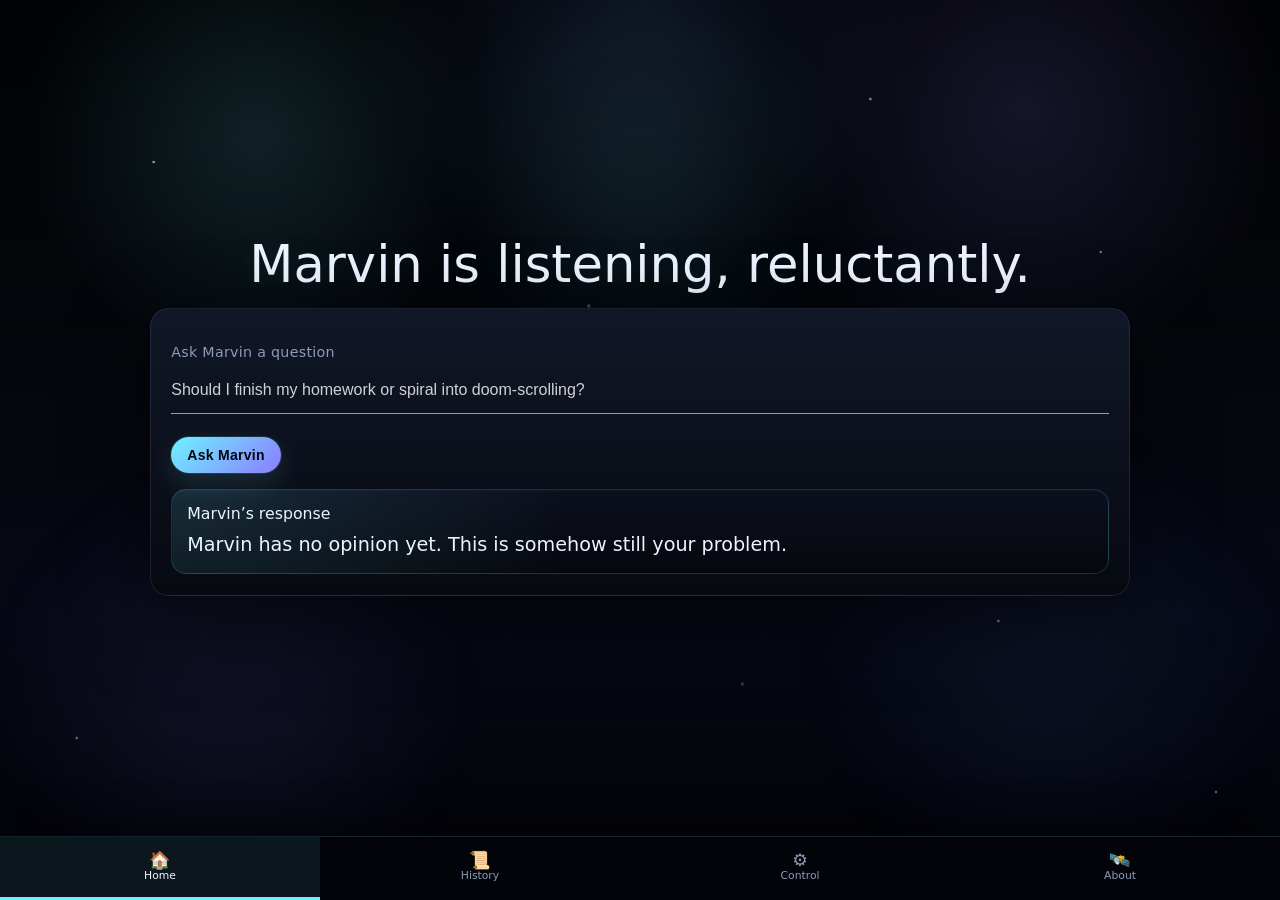
==== index.html @ bcd8b32d "first prototype commit" ====
<!doctype html>
<html lang="en">
  <head>
    <meta charset="utf-8" />
    <meta name="viewport" content="width=device-width, initial-scale=1" />
    <title>The Void</title>
    <meta
      name="description"
      content="The Void: ask Marvin a question, shake for a verdict, and enjoy a grumpy answer."
    />
    <link rel="stylesheet" href="https://cdnjs.cloudflare.com/ajax/libs/materialize/1.0.0/css/materialize.min.css" />
    <link rel="stylesheet" href="assets/css/style.css" />
  </head>
  <body class="home-page">
    <main class="app-shell container">
      <section class="top-strip">
        <div class="brand-lockup">
          <div>
            <h1 class="page-title">Marvin is listening, reluctantly.</h1>
          </div>
        </div>
      </section>

      <section class="surface-card hero-copy">
        <div class="input-field">
          <label for="question">Ask Marvin a question</label>
          <input id="question" type="text" class="validate" placeholder="Should I finish my homework or spiral into doom-scrolling?" />
        </div>

        <div class="action-row">
          <button class="btn accent-btn waves-effect waves-light" type="button">
            Ask Marvin
          </button>
        </div>

        <div class="response-box" aria-live="polite">
          <h3>Marvin’s response</h3>
          <p class="response-main">
            Marvin has no opinion yet. This is somehow still your problem.
          </p>
        </div>
      </section>
    </main>

    <nav class="bottom-tabs" aria-label="Primary navigation">
      <div class="tabs-grid">
        <a class="tab-link active" href="index.html" aria-current="page">
          <span class="tab-icon" aria-hidden="true">🏠</span>
          <span class="tab-label">Home</span>
        </a>
        <a class="tab-link" href="history.html">
          <span class="tab-icon" aria-hidden="true">📜</span>
          <span class="tab-label">History</span>
        </a>
        <a class="tab-link" href="control.html">
          <span class="tab-icon" aria-hidden="true">⚙️</span>
          <span class="tab-label">Control</span>
        </a>
        <a class="tab-link" href="about.html">
          <span class="tab-icon" aria-hidden="true">🛰️</span>
          <span class="tab-label">About</span>
        </a>
      </div>
    </nav>
  </body>
</html>
---- assets/css/style.css ----
:root {
  --bg: #020307;
  --surface: rgba(9, 12, 20, 0.92);
  --surface-strong: #0d1220;
  --border: rgba(140, 162, 210, 0.14);
  --text: #edf3ff;
  --muted: #8d9bb8;
  --accent: #6ef2ff;
  --accent-2: #8c7dff;
  --warning: #ffd166;
  --danger: #ff6b6b;
  --shadow: 0 24px 80px rgba(0, 0, 0, 0.52);
}

html,
body {
  height: 100%;
}

html {
  background: #020307;
}

body {
  margin: 0;
  color: var(--text);
  background:
    radial-gradient(circle at 20% 15%, rgba(110, 242, 255, 0.12), transparent 18%),
    radial-gradient(circle at 80% 12%, rgba(140, 125, 255, 0.14), transparent 20%),
    radial-gradient(circle at 50% 0%, rgba(72, 94, 163, 0.18), transparent 26%),
    linear-gradient(180deg, #010204 0%, #04060b 38%, #060914 68%, #020307 100%);
  background-color: #020307 !important;
  background-attachment: fixed;
  font-family: Inter, system-ui, -apple-system, BlinkMacSystemFont, "Segoe UI", sans-serif;
  position: relative;
  isolation: isolate;
  overflow-x: hidden;
}

body::before,
body::after {
  content: "";
  position: fixed;
  inset: 0;
  pointer-events: none;
  z-index: 0;
}

body::before {
  background-image:
    radial-gradient(circle at 12% 18%, rgba(255, 255, 255, 0.95) 0 1px, transparent 1.6px),
    radial-gradient(circle at 68% 11%, rgba(255, 255, 255, 0.8) 0 1px, transparent 1.8px),
    radial-gradient(circle at 86% 28%, rgba(255, 255, 255, 0.7) 0 1px, transparent 1.7px),
    radial-gradient(circle at 24% 62%, rgba(255, 255, 255, 0.9) 0 1px, transparent 1.5px),
    radial-gradient(circle at 46% 34%, rgba(110, 242, 255, 0.55) 0 1.4px, transparent 2px),
    radial-gradient(circle at 58% 76%, rgba(140, 125, 255, 0.6) 0 1.4px, transparent 2px),
    radial-gradient(circle at 78% 69%, rgba(255, 255, 255, 0.75) 0 1px, transparent 1.8px),
    radial-gradient(circle at 6% 82%, rgba(255, 255, 255, 0.65) 0 1px, transparent 1.8px),
    radial-gradient(circle at 95% 88%, rgba(255, 255, 255, 0.65) 0 1px, transparent 1.7px);
  opacity: 0.55;
}

body::after {
  background:
    radial-gradient(circle at 50% 18%, rgba(110, 242, 255, 0.1), transparent 22%),
    radial-gradient(circle at 18% 78%, rgba(140, 125, 255, 0.1), transparent 20%),
    radial-gradient(circle at 82% 74%, rgba(78, 101, 202, 0.12), transparent 20%);
  filter: blur(34px);
  opacity: 0.9;
}

main {
  display: block;
}

img {
  max-width: 100%;
  display: block;
}

a {
  color: inherit;
}

.app-shell {
  width: min(100% - 2rem, 980px);
  margin: 0 auto;
  padding: 1.25rem 0 calc(8rem + env(safe-area-inset-bottom));
  position: relative;
  z-index: 1;
}

body.home-page .app-shell {
  min-height: calc(100dvh - 64px - env(safe-area-inset-bottom));
  padding: 0;
  display: flex;
  flex-direction: column;
  justify-content: center;
  align-items: stretch;
}

.top-strip {
  display: flex;
  align-items: center;
  justify-content: space-between;
  gap: 1rem;
  margin-bottom: 1.25rem;
}

body.home-page .top-strip {
  justify-content: center;
}

.brand-lockup {
  display: flex;
  align-items: center;
  gap: 0.9rem;
}

.brand-badge {
  width: 3.25rem;
  height: 3.25rem;
  border-radius: 1rem;
  background: linear-gradient(160deg, rgba(119, 240, 211, 0.18), rgba(139, 184, 255, 0.12));
  border: 1px solid var(--border);
  box-shadow: var(--shadow);
  display: grid;
  place-items: center;
  overflow: hidden;
}

.brand-badge img {
  width: 100%;
  height: 100%;
  object-fit: cover;
}

.kicker {
  color: var(--accent);
  text-transform: uppercase;
  letter-spacing: 0.14em;
  font-size: 0.72rem;
  margin: 0 0 0.15rem;
}

.page-title {
  margin: 0;
  font-size: clamp(2.1rem, 4vw, 3.6rem);
  line-height: 0.96;
  text-shadow: 0 0 24px rgba(110, 242, 255, 0.08);
}

.page-subtitle {
  margin: 0.55rem 0 0;
  color: var(--muted);
  max-width: 58rem;
}

.hero-grid {
  display: grid;
  grid-template-columns: minmax(0, 1.2fr) minmax(280px, 0.8fr);
  gap: 1rem;
  align-items: stretch;
}

.surface-card,
.surface-panel {
  background:
    linear-gradient(180deg, rgba(18, 24, 40, 0.96), rgba(7, 10, 16, 0.96)),
    var(--surface);
  border: 1px solid var(--border);
  border-radius: 1.25rem;
  box-shadow: var(--shadow);
  backdrop-filter: blur(16px) saturate(130%);
}

.surface-card {
  overflow: hidden;
}

.surface-panel {
  padding: 1.25rem;
}

.hero-copy {
  padding: 1.35rem;
}

.hero-statline {
  display: flex;
  flex-wrap: wrap;
  gap: 0.65rem;
  margin-top: 1rem;
}

.status-chip {
  display: inline-flex;
  align-items: center;
  gap: 0.4rem;
  padding: 0.55rem 0.8rem;
  border-radius: 999px;
  background: rgba(119, 240, 211, 0.08);
  border: 1px solid rgba(119, 240, 211, 0.22);
  color: var(--text);
  font-size: 0.9rem;
}

.status-chip.warn {
  background: rgba(255, 209, 102, 0.08);
  border-color: rgba(255, 209, 102, 0.22);
}

.status-chip.danger {
  background: rgba(255, 107, 107, 0.08);
  border-color: rgba(255, 107, 107, 0.22);
}

.content-grid {
  margin-top: 1rem;
  display: grid;
  grid-template-columns: repeat(12, minmax(0, 1fr));
  gap: 1rem;
}

.content-grid > * {
  min-width: 0;
}

.span-7 {
  grid-column: span 7;
}

.span-5 {
  grid-column: span 5;
}

.span-12 {
  grid-column: 1 / -1;
}

.section-head {
  display: flex;
  align-items: flex-start;
  justify-content: space-between;
  gap: 1rem;
  margin-bottom: 0.9rem;
}

.section-title {
  margin: 0;
  font-size: 1.28rem;
  color: #f4f7ff;
}

.section-copy {
  color: var(--muted);
  margin: 0.35rem 0 0;
}

.muted {
  color: var(--muted);
}

.hero-art {
  min-height: 100%;
  padding: 1rem;
  display: grid;
  place-items: center;
  background:
    linear-gradient(180deg, rgba(13, 17, 31, 0.96), rgba(5, 7, 12, 0.96)),
    radial-gradient(circle at top, rgba(110, 242, 255, 0.1), transparent 45%);
}

.hero-art img {
  max-width: 18rem;
  width: 100%;
  filter: drop-shadow(0 16px 32px rgba(0, 0, 0, 0.4));
}

.form-field label,
.input-field label {
  color: var(--muted);
}

.input-field > label {
  display: block;
  margin: 0 0 0.4rem;
  position: static;
  transform: none;
  font-size: 0.95rem;
  line-height: 1.2;
  letter-spacing: 0.02em;
}

.input-field > input[type="text"] {
  margin-top: 0;
}


.input-field input,
.input-field textarea,
.input-field .select-wrapper input.select-dropdown {
  color: var(--text) !important;
  border-color: var(--border);
}

.input-field input[type="text"]:focus,
.input-field input[type="email"]:focus,
.input-field textarea.materialize-textarea:focus {
  border-bottom: 1px solid var(--accent) !important;
  box-shadow: 0 1px 0 0 rgba(110, 242, 255, 0.9) !important;
}

.input-field .helper-text {
  color: var(--muted);
}

.btn,
.btn-large {
  border-radius: 999px;
  text-transform: none;
  font-weight: 700;
  letter-spacing: 0.02em;
}

.btn.accent-btn,
.btn-large.accent-btn {
  background: linear-gradient(135deg, #6ef2ff, #8c7dff);
  color: #020610;
  box-shadow: 0 0 0 1px rgba(110, 242, 255, 0.12), 0 10px 28px rgba(110, 242, 255, 0.14);
}

.btn.accent-btn:hover,
.btn-large.accent-btn:hover {
  background: linear-gradient(135deg, #83f7ff, #a79aff);
}

.btn.flat-btn,
.btn-small.flat-btn {
  background: rgba(255, 255, 255, 0.03);
  border: 1px solid var(--border);
  color: var(--text);
}

.action-row {
  display: flex;
  flex-wrap: wrap;
  gap: 0.75rem;
  margin-top: 1rem;
  margin-bottom: 1.1rem;
}

.response-box {
  border-radius: 1rem;
  padding: 1rem;
  background:
    radial-gradient(circle at top left, rgba(110, 242, 255, 0.12), transparent 42%),
    linear-gradient(180deg, rgba(12, 16, 30, 0.98), rgba(6, 8, 14, 0.98));
  border: 1px solid rgba(110, 242, 255, 0.16);
  box-shadow: inset 0 1px 0 rgba(255, 255, 255, 0.03);
}

.response-box h3 {
  margin: 0;
  font-size: 1.05rem;
}

.response-main {
  margin: 0.55rem 0 0;
  font-size: 1.28rem;
  line-height: 1.45;
}

.response-meta {
  color: var(--muted);
  margin: 0.6rem 0 0;
  font-size: 0.92rem;
}

.sample-grid {
  display: grid;
  grid-template-columns: repeat(2, minmax(0, 1fr));
  gap: 0.75rem;
}

.sample-card {
  display: block;
  width: 100%;
  text-align: left;
  font: inherit;
  color: inherit;
  cursor: pointer;
  padding: 0.9rem;
  border-radius: 1rem;
  border: 1px solid var(--border);
  background: rgba(255, 255, 255, 0.03);
}

.sample-card:hover,
.sample-card:focus-visible {
  border-color: rgba(119, 240, 211, 0.42);
  background: rgba(119, 240, 211, 0.06);
  outline: none;
}

.sample-card strong {
  display: block;
  margin-bottom: 0.35rem;
}

.sample-card p {
  margin: 0;
  color: var(--muted);
}

.art-frame {
  width: 100%;
  border-radius: 1rem;
  overflow: hidden;
  border: 1px solid var(--border);
  background: rgba(255, 255, 255, 0.02);
}

.table-wrap {
  overflow-x: auto;
}

.table-wrap table {
  min-width: 720px;
}

table.striped > tbody > tr:nth-child(odd) {
  background-color: rgba(255, 255, 255, 0.02);
}

table.highlight > tbody > tr:hover {
  background-color: rgba(119, 240, 211, 0.05);
}

table thead {
  border-bottom: 1px solid var(--border);
}

table th,
table td {
  color: var(--text);
}

table th {
  color: var(--muted);
  font-weight: 600;
}

.collection {
  border: 1px solid var(--border);
  border-radius: 1rem;
  overflow: hidden;
  background: rgba(255, 255, 255, 0.02);
}

.collection .collection-item {
  background: transparent;
  color: var(--text);
  border-color: var(--border);
}

.collection .collection-item .secondary-content {
  color: var(--muted);
}

.control-stack {
  display: grid;
  gap: 1rem;
}

.control-stack .surface-panel {
  display: grid;
  gap: 0.85rem;
}

.range-field {
  display: grid;
  gap: 0.55rem;
}

input[type="range"] {
  accent-color: var(--accent);
}

.switch label input[type="checkbox"]:checked + .lever {
  background-color: rgba(119, 240, 211, 0.35);
}

.switch label input[type="checkbox"]:checked + .lever:after {
  background-color: var(--accent);
}

.bottom-tabs {
  position: fixed;
  left: 0;
  right: 0;
  bottom: 0;
  z-index: 1000;
  border-top: 1px solid rgba(110, 242, 255, 0.14);
  background: rgba(3, 5, 10, 0.95);
  backdrop-filter: blur(22px) saturate(135%);
  height: calc(64px + env(safe-area-inset-bottom));
  box-sizing: border-box;
  box-shadow: 0 -12px 40px rgba(0, 0, 0, 0.45);
}

.tabs-grid {
  display: grid;
  grid-template-columns: repeat(4, minmax(0, 1fr));
  height: 100%;
}

.tab-link {
  display: flex;
  flex-direction: column;
  align-items: center;
  justify-content: center;
  gap: 0.1rem;
  height: 100%;
  padding: 0.35rem 0.25rem;
  color: var(--muted);
  border-bottom: 3px solid transparent;
  transition: color 160ms ease, border-color 160ms ease, background 160ms ease;
}

.tab-link:hover,
.tab-link:focus-visible {
  color: var(--text);
  background: rgba(255, 255, 255, 0.03);
}

.tab-link.active {
  color: var(--text);
  border-bottom-color: var(--accent);
  background: rgba(110, 242, 255, 0.08);
}

.tab-icon {
  font-size: 1.15rem;
  line-height: 1;
}

.tab-label {
  font-size: 0.72rem;
  line-height: 1;
}

.sr-only {
  position: absolute;
  width: 1px;
  height: 1px;
  padding: 0;
  margin: -1px;
  overflow: hidden;
  clip: rect(0, 0, 0, 0);
  white-space: nowrap;
  border: 0;
}

.footer-note {
  margin: 1rem 0 0;
  color: var(--muted);
  font-size: 0.92rem;
}

::selection {
  background: rgba(110, 242, 255, 0.25);
  color: #f7fbff;
}

.stack-gap {
  display: grid;
  gap: 1rem;
}

@media (max-width: 992px) {
  .hero-grid,
  .content-grid {
    grid-template-columns: 1fr;
  }

  .span-5,
  .span-7 {
    grid-column: 1 / -1;
  }
}

@media (max-width: 600px) {
  .app-shell {
    width: calc(100% - 1rem);
  }

  .top-strip {
    align-items: flex-start;
    flex-direction: column;
  }

  .sample-grid {
    grid-template-columns: 1fr;
  }

  .hero-copy,
  .surface-panel {
    padding: 1rem;
  }

  .tab-label {
    font-size: 0.75rem;
  }
}
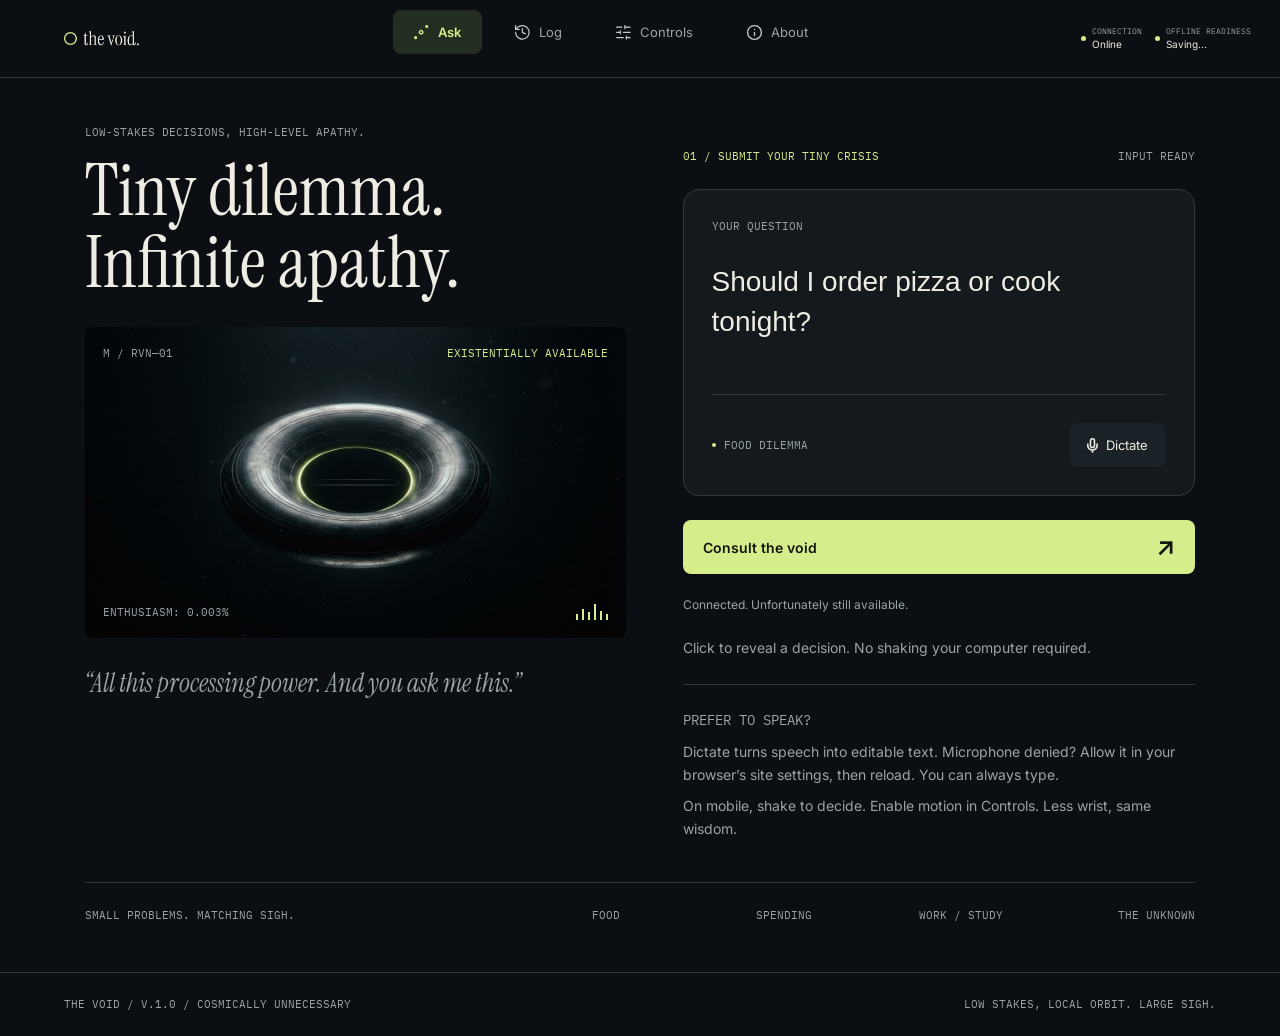
==== commit ca9a5854: "update design/content for home page" ====
--- a/index.html
+++ b/index.html
@@ -3,65 +3,239 @@
   <head>
     <meta charset="utf-8" />
     <meta name="viewport" content="width=device-width, initial-scale=1" />
-    <title>The Void</title>
+    <meta name="theme-color" content="#020307" />
     <meta
       name="description"
       content="The Void: ask Marvin a question, shake for a verdict, and enjoy a grumpy answer."
     />
-    <link rel="stylesheet" href="https://cdnjs.cloudflare.com/ajax/libs/materialize/1.0.0/css/materialize.min.css" />
+    <title>The Void</title>
+    <link rel="manifest" href="manifest.json" />
+    <link rel="icon" type="image/png" href="assets/icons/the-void-icon-192.png" />
+    <link rel="stylesheet" href="assets/css/materialize.min.css" />
     <link rel="stylesheet" href="assets/css/style.css" />
+    <script defer src="assets/js/app.js"></script>
   </head>
-  <body class="home-page">
-    <main class="app-shell container">
-      <section class="top-strip">
+  <body class="void-home">
+    <div class="page-frame">
+      <header class="topbar">
         <div class="brand-lockup">
-          <div>
-            <h1 class="page-title">Marvin is listening, reluctantly.</h1>
-          </div>
+          <img src="assets/images/the-void.png" alt="The Void logo" class="brand-logo" />
+          <span class="mobile-brand-mark" aria-hidden="true"></span>
+          <span class="mobile-brand-word" aria-hidden="true">the void.</span>
         </div>
-      </section>
-
-      <section class="surface-card hero-copy">
-        <div class="input-field">
-          <label for="question">Ask Marvin a question</label>
-          <input id="question" type="text" class="validate" placeholder="Should I finish my homework or spiral into doom-scrolling?" />
+
+        <nav class="top-nav" aria-label="Main navigation">
+          <a href="index.html" class="active nav-pill" aria-current="page">
+            <img src="assets/images/ask.svg" alt="Ask" class="nav-icon-svg" />
+            <span>Ask</span>
+          </a>
+          <a href="history.html" class="nav-pill">
+            <img src="assets/images/log.svg" alt="Log" class="nav-icon-svg" />
+            <span>Log</span>
+          </a>
+          <a href="control.html" class="nav-pill">
+            <img src="assets/images/controls.svg" alt="Controls" class="nav-icon-svg" />
+            <span>Controls</span>
+          </a>
+          <a href="about.html" class="nav-pill">
+            <img src="assets/images/about.svg" alt="About" class="nav-icon-svg" />
+            <span>About</span>
+          </a>
+        </nav>
+
+        <div class="status-pill" role="group" aria-label="Application status" data-app-status>
+          <span class="status-field" data-status-field="connection">
+            <span class="status-light" data-connection-indicator aria-hidden="true"></span>
+            <span class="status-copy">
+              <span class="status-label">Connection</span>
+              <span class="status-value" data-connection-state>Online</span>
+            </span>
+          </span>
+          <span class="status-field" data-status-field="readiness">
+            <span class="status-light" data-readiness-indicator aria-hidden="true"></span>
+            <span class="status-copy">
+              <span class="status-label">Offline readiness</span>
+              <span class="status-value" data-offline-readiness>Saving...</span>
+            </span>
+          </span>
+          <span class="status-announcer" data-status-announcer role="status" aria-live="polite" aria-atomic="true"></span>
         </div>
-
-        <div class="action-row">
-          <button class="btn accent-btn waves-effect waves-light" type="button">
-            Ask Marvin
-          </button>
-        </div>
-
-        <div class="response-box" aria-live="polite">
-          <h3>Marvin’s response</h3>
-          <p class="response-main">
-            Marvin has no opinion yet. This is somehow still your problem.
-          </p>
-        </div>
-      </section>
-    </main>
-
-    <nav class="bottom-tabs" aria-label="Primary navigation">
-      <div class="tabs-grid">
-        <a class="tab-link active" href="index.html" aria-current="page">
-          <span class="tab-icon" aria-hidden="true">🏠</span>
-          <span class="tab-label">Home</span>
-        </a>
-        <a class="tab-link" href="history.html">
-          <span class="tab-icon" aria-hidden="true">📜</span>
-          <span class="tab-label">History</span>
-        </a>
-        <a class="tab-link" href="control.html">
-          <span class="tab-icon" aria-hidden="true">⚙️</span>
-          <span class="tab-label">Control</span>
-        </a>
-        <a class="tab-link" href="about.html">
-          <span class="tab-icon" aria-hidden="true">🛰️</span>
-          <span class="tab-label">About</span>
-        </a>
-      </div>
-    </nav>
+      </header>
+
+      <main class="void-main container">
+        <section class="hero-panel">
+          <div class="hero-copy-wrap">
+            <p class="eyebrow">
+              <span class="initial-copy">Low-stakes decisions, high-level apathy.</span>
+              <span class="revealed-copy">Transmission received</span>
+            </p>
+            <h1 class="hero-title">
+              <span class="initial-copy">Tiny dilemma.<br />Infinite apathy.</span>
+              <span class="revealed-copy">The universe<br />has spoken.</span>
+            </h1>
+
+            <div class="orb-stage" aria-label="Marvin's processing art">
+              <img src="assets/images/supercomputer-a.jpg" alt="Processing orb" class="orb-image" />
+              <div class="meta-row">
+                <span>M / RVN—01</span>
+                <span class="status-available">
+                  <span class="initial-copy">Existentially available</span>
+                  <span class="revealed-copy">Verdict transmitted</span>
+                </span>
+              </div>
+
+              <div class="enthusiasm-row">
+                <span>
+                  <span class="initial-copy">Enthusiasm: 0.003%</span>
+                  <span class="revealed-copy">Effort expended: negligible</span>
+                </span>
+                <div class="signal-bars" aria-hidden="true">
+                  <span></span>
+                  <span></span>
+                  <span></span>
+                  <span></span>
+                  <span></span>
+                  <span></span>
+                </div>
+              </div>
+            </div>
+
+            <div class="submitted-question revealed-state" aria-live="polite">
+              <p>You asked</p>
+              <p id="submitted-question">Should I order pizza or cook tonight?</p>
+            </div>
+
+            <blockquote class="quote-line">“All this processing power. And you ask me this.”</blockquote>
+          </div>
+
+          <div class="question-column">
+            <div class="panel-head">
+              <span>01 / submit your tiny crisis</span>
+              <span>Input ready</span>
+            </div>
+
+            <div class="assistant-panel">
+              <div class="question-field">
+                <label for="question">Your question</label>
+                <textarea id="question" rows="2">Should I order pizza or cook tonight?</textarea>
+              </div>
+
+              <div class="panel-divider" aria-hidden="true"></div>
+
+              <div class="question-actions">
+                <span class="mini-tag">Food dilemma</span>
+                <button class="mic-btn" type="button" aria-label="Dictate question" aria-pressed="false">
+                  <img src="assets/images/mic.svg" alt="" />
+                  <span class="dictate-label">Dictate</span>
+                </button>
+              </div>
+              <p class="dictation-feedback" id="dictation-feedback" role="status" aria-live="polite"></p>
+            </div>
+
+            <button class="consult-btn" type="button">
+              <span>Consult the void</span>
+              <span class="arrow" aria-hidden="true">↗</span>
+            </button>
+
+            <div class="shake-note">
+              <img src="assets/images/vibrate.svg" alt="" />
+              <span>Or shake to decide. Enable motion in Controls.</span>
+            </div>
+
+            <p class="connection-copy" data-connection-copy>Connected. Unfortunately still available.</p>
+
+            <p class="assist-note">Click to reveal a decision. No shaking your computer required.</p>
+
+            <div class="preference-block">
+              <p class="preference-label">Prefer to speak?</p>
+              <p>
+                Dictate turns speech into editable text. Microphone denied? Allow it in your browser’s site settings,
+                then reload. You can always type.
+              </p>
+              <p>
+                On mobile, shake to decide. Enable motion in Controls. Less wrist, same wisdom.
+              </p>
+            </div>
+
+            <section class="verdict-panel revealed-state" aria-live="polite" aria-label="Marvin's verdict">
+              <div class="verdict-meta">
+                <span>Marvin’s verdict</span>
+                <span><span id="verdict-category">Food</span> / <span id="verdict-sequence">001</span></span>
+              </div>
+              <h2 class="verdict-answer" id="verdict-answer">Order the pizza.</h2>
+              <p class="verdict-commentary" id="verdict-commentary">The heat death of the universe can wait. Apparently, dinner cannot.</p>
+              <div class="verdict-playback">
+                <div class="verdict-divider" aria-hidden="true"></div>
+                <button class="verdict-read-aloud" type="button" aria-pressed="false">
+                  <picture>
+                    <source media="(max-width: 620px)" srcset="assets/images/revealed-volume.svg" />
+                    <img src="assets/images/history-read-aloud.svg" alt="" />
+                  </picture>
+                  <span class="verdict-read-label">Read aloud</span>
+                  <span class="verdict-duration">~ 6 sec</span>
+                </button>
+                <p class="voice-feedback" id="voice-feedback" role="status" aria-live="polite"></p>
+              </div>
+            </section>
+
+            <div class="revealed-actions revealed-state">
+              <button class="ask-again" type="button">
+                <span>Ask another question</span>
+                <img src="assets/images/history-external-link.svg" alt="" />
+              </button>
+              <div class="filed-confirmation" id="save-confirmation" role="status" aria-live="polite">
+                <picture>
+                  <source media="(max-width: 620px)" srcset="assets/images/revealed-check-mobile.svg" />
+                  <img src="assets/images/revealed-check-desktop.svg" alt="" />
+                </picture>
+                <span>Saved on this device</span>
+              </div>
+            </div>
+
+            <div class="saved-timestamp revealed-state">
+              <span data-answer-timestamp>18 Oct 2026 / 09:41</span>
+              <span>Local answer</span>
+            </div>
+          </div>
+
+          <div class="decision-footnote revealed-state">
+            <p>A small nudge with a very large sigh. Not life advice.</p>
+            <p>Processing complete. Regrettably.</p>
+          </div>
+
+          <div class="category-row" aria-label="Dilemma categories">
+            <span>Small problems. Matching sigh.</span>
+            <span>Food</span>
+            <span>Spending</span>
+            <span>Work / study</span>
+            <span>The unknown</span>
+          </div>
+        </section>
+      </main>
+
+      <footer class="footer-meta">
+        <span>the void / v.1.0 / cosmically unnecessary</span>
+        <span>low stakes, local orbit. large sigh.</span>
+      </footer>
+
+      <nav class="mobile-tabbar" aria-label="Main navigation">
+        <a href="index.html" class="mobile-tab active" aria-current="page">
+          <img src="assets/images/orbit.svg" alt="" class="mobile-tab-icon" />
+          <span>Ask</span>
+        </a>
+        <a href="history.html" class="mobile-tab">
+          <img src="assets/images/log.svg" alt="" class="mobile-tab-icon" />
+          <span>Log</span>
+        </a>
+        <a href="control.html" class="mobile-tab">
+          <img src="assets/images/controls.svg" alt="" class="mobile-tab-icon" />
+          <span>Controls</span>
+        </a>
+        <a href="about.html" class="mobile-tab">
+          <img src="assets/images/about.svg" alt="" class="mobile-tab-icon" />
+          <span>About</span>
+        </a>
+      </nav>
+    </div>
   </body>
 </html>
-
--- a/assets/css/style.css
+++ b/assets/css/style.css
@@ -1,76 +1,88 @@
+@font-face {
+  font-family: "Instrument Serif";
+  src: url("../fonts/InstrumentSerif-Regular.ttf") format("truetype");
+  font-weight: 400;
+  font-style: normal;
+}
+
+@font-face {
+  font-family: "Instrument Serif";
+  src: url("../fonts/InstrumentSerif-Italic.ttf") format("truetype");
+  font-weight: 400;
+  font-style: italic;
+}
+
+@font-face {
+  font-family: "Inter";
+  src: url("../fonts/Inter-VariableFont_opsz,wght.ttf") format("truetype");
+  font-weight: 100 900;
+  font-style: normal;
+}
+
+@font-face {
+  font-family: "Inter";
+  src: url("../fonts/Inter-Italic-VariableFont_opsz,wght.ttf") format("truetype");
+  font-weight: 100 900;
+  font-style: italic;
+}
+
+@font-face {
+  font-family: "IBM Plex Mono";
+  src: url("../fonts/IBMPlexMono-Regular.ttf") format("truetype");
+  font-weight: 400;
+  font-style: normal;
+}
+
+@font-face {
+  font-family: "IBM Plex Mono";
+  src: url("../fonts/IBMPlexMono-Italic.ttf") format("truetype");
+  font-weight: 400;
+  font-style: italic;
+}
+
+@font-face {
+  font-family: "IBM Plex Mono";
+  src: url("../fonts/IBMPlexMono-Bold.ttf") format("truetype");
+  font-weight: 700;
+  font-style: normal;
+}
+
+@font-face {
+  font-family: "IBM Plex Mono";
+  src: url("../fonts/IBMPlexMono-BoldItalic.ttf") format("truetype");
+  font-weight: 700;
+  font-style: italic;
+}
+
 :root {
-  --bg: #020307;
-  --surface: rgba(9, 12, 20, 0.92);
-  --surface-strong: #0d1220;
-  --border: rgba(140, 162, 210, 0.14);
-  --text: #edf3ff;
-  --muted: #8d9bb8;
-  --accent: #6ef2ff;
-  --accent-2: #8c7dff;
-  --warning: #ffd166;
-  --danger: #ff6b6b;
-  --shadow: 0 24px 80px rgba(0, 0, 0, 0.52);
+  --bg: #0b0e12;
+  --panel: #14191e;
+  --panel-soft: #1a2127;
+  --line: #30383d;
+  --text: #edede3;
+  --muted: #9ba4a8;
+  --accent: #d6ed8b;
 }
 
 html,
 body {
-  height: 100%;
-}
-
-html {
-  background: #020307;
+  margin: 0;
+  min-height: 100%;
+  background: var(--bg);
+  color: var(--text);
+  font-family: "Inter", sans-serif;
 }
 
 body {
-  margin: 0;
-  color: var(--text);
-  background:
-    radial-gradient(circle at 20% 15%, rgba(110, 242, 255, 0.12), transparent 18%),
-    radial-gradient(circle at 80% 12%, rgba(140, 125, 255, 0.14), transparent 20%),
-    radial-gradient(circle at 50% 0%, rgba(72, 94, 163, 0.18), transparent 26%),
-    linear-gradient(180deg, #010204 0%, #04060b 38%, #060914 68%, #020307 100%);
-  background-color: #020307 !important;
-  background-attachment: fixed;
-  font-family: Inter, system-ui, -apple-system, BlinkMacSystemFont, "Segoe UI", sans-serif;
-  position: relative;
-  isolation: isolate;
-  overflow-x: hidden;
-}
-
-body::before,
-body::after {
-  content: "";
-  position: fixed;
-  inset: 0;
-  pointer-events: none;
-  z-index: 0;
+  background: var(--bg);
 }
 
 body::before {
-  background-image:
-    radial-gradient(circle at 12% 18%, rgba(255, 255, 255, 0.95) 0 1px, transparent 1.6px),
-    radial-gradient(circle at 68% 11%, rgba(255, 255, 255, 0.8) 0 1px, transparent 1.8px),
-    radial-gradient(circle at 86% 28%, rgba(255, 255, 255, 0.7) 0 1px, transparent 1.7px),
-    radial-gradient(circle at 24% 62%, rgba(255, 255, 255, 0.9) 0 1px, transparent 1.5px),
-    radial-gradient(circle at 46% 34%, rgba(110, 242, 255, 0.55) 0 1.4px, transparent 2px),
-    radial-gradient(circle at 58% 76%, rgba(140, 125, 255, 0.6) 0 1.4px, transparent 2px),
-    radial-gradient(circle at 78% 69%, rgba(255, 255, 255, 0.75) 0 1px, transparent 1.8px),
-    radial-gradient(circle at 6% 82%, rgba(255, 255, 255, 0.65) 0 1px, transparent 1.8px),
-    radial-gradient(circle at 95% 88%, rgba(255, 255, 255, 0.65) 0 1px, transparent 1.7px);
-  opacity: 0.55;
-}
-
-body::after {
-  background:
-    radial-gradient(circle at 50% 18%, rgba(110, 242, 255, 0.1), transparent 22%),
-    radial-gradient(circle at 18% 78%, rgba(140, 125, 255, 0.1), transparent 20%),
-    radial-gradient(circle at 82% 74%, rgba(78, 101, 202, 0.12), transparent 20%);
-  filter: blur(34px);
-  opacity: 0.9;
-}
-
-main {
-  display: block;
+  content: none;
+}
+
+* {
+  box-sizing: border-box;
 }
 
 img {
@@ -78,479 +90,203 @@
   display: block;
 }
 
-a {
+button,
+input {
+  font: inherit;
+}
+
+.page-frame {
+  width: 100%;
+  margin: 0 auto;
+  padding: 0;
+}
+
+.void-home {
+  min-height: 100vh;
+}
+
+.topbar {
+  display: flex;
+  height: clamp(62px, 6.11vw, 88px);
+  padding: 0 64px;
+  justify-content: space-between;
+  align-items: center;
+  align-self: stretch;
+  background: #0b0e12;
+  border-bottom: 1px solid var(--line);
+  gap: 1rem;
+}
+
+.brand-lockup {
+  display: inline-flex;
+  align-items: center;
+  min-width: 0;
+}
+
+.brand-logo {
+  display: block;
+  height: clamp(25px, 2.5vw, 36px);
+  width: auto;
+  max-width: 100%;
+  object-fit: contain;
+  filter: none;
+}
+.mobile-brand-mark,
+.mobile-brand-word {
+  display: none;
+}
+
+.brand-dot {
+  width: 0.8rem;
+  height: 0.8rem;
+  display: inline-block;
+  border-radius: 50%;
+  background: rgba(255, 255, 255, 0.82);
+  box-shadow: 0 0 0 1px rgba(255, 255, 255, 0.18), 0 0 18px rgba(255, 255, 255, 0.28);
+}
+
+.brand-word {
+  font-family: "Instrument Serif", Georgia, serif;
+  font-size: clamp(2rem, 3vw, 2.4rem);
+  line-height: 1;
+  letter-spacing: 0;
+  color: var(--text);
+  font-style: normal;
+}
+
+.top-nav {
+  display: flex;
+  align-items: center;
+  gap: 12px;
+  align-self: stretch;
+  justify-content: center;
+  flex-wrap: nowrap;
+  background: transparent;
+  box-shadow: none;
   color: inherit;
 }
 
-.app-shell {
-  width: min(100% - 2rem, 980px);
-  margin: 0 auto;
-  padding: 1.25rem 0 calc(8rem + env(safe-area-inset-bottom));
-  position: relative;
-  z-index: 1;
-}
-
-body.home-page .app-shell {
-  min-height: calc(100dvh - 64px - env(safe-area-inset-bottom));
-  padding: 0;
-  display: flex;
+.nav-pill {
+  display: flex;
+  height: 44px;
+  padding: 0 20px;
+  align-items: center;
+  gap: 9px;
+  border-radius: 8px;
+  background: #0b0e12;
+  color: var(--muted);
+  font-family: "Inter", sans-serif;
+  font-size: 13px;
+  font-style: normal;
+  font-weight: 400;
+  line-height: normal;
+  border: 1px solid transparent;
+  transition: background 0.2s ease, border-color 0.2s ease, color 0.2s ease;
+  text-decoration: none;
+}
+
+.nav-pill:hover,
+.nav-pill:focus-visible {
+  background: #14191e;
+  border-color: transparent;
+  color: var(--text);
+}
+
+.nav-pill.active {
+  border-radius: 8px;
+  background: #232d20;
+  color: var(--accent);
+  font-family: "Inter", sans-serif;
+  font-size: 13px;
+  font-style: normal;
+  font-weight: 600;
+  line-height: normal;
+  border-color: transparent;
+}
+
+.nav-icon {
+  font-size: 0.9rem;
+  line-height: 1;
+}
+
+.nav-icon-svg {
+  display: block;
+  width: 1rem;
+  height: 1rem;
+  object-fit: contain;
+  filter: grayscale(1) brightness(1.5);
+  opacity: 0.82;
+}
+
+.nav-pill.active .nav-icon-svg,
+.nav-pill:hover .nav-icon-svg,
+.nav-pill:focus-visible .nav-icon-svg {
+  opacity: 1;
+}
+
+.nav-pill.active .nav-icon-svg {
+  filter: brightness(0) saturate(100%) invert(88%) sepia(27%) saturate(616%) hue-rotate(23deg) brightness(99%) contrast(91%);
+}
+
+.status-pill {
+  display: grid;
+  grid-template-columns: auto auto;
+  align-items: center;
+  gap: 4px 14px;
+  justify-self: end;
+  font-size: 10px;
+  letter-spacing: 0;
+  color: var(--muted);
+  font-family: "IBM Plex Mono", monospace;
+  white-space: nowrap;
+}
+
+.status-field {
+  display: grid;
+  min-width: 0;
+  grid-template-columns: 5px minmax(0, 1fr);
+  align-items: center;
+  column-gap: 6px;
+}
+
+.status-light {
+  width: 5px;
+  height: 5px;
+  flex: 0 0 5px;
+  grid-row: span 2;
+  border-radius: 50%;
+  background: var(--accent);
+}
+
+.status-copy {
+  display: flex;
+  min-width: 0;
   flex-direction: column;
-  justify-content: center;
-  align-items: stretch;
-}
-
-.top-strip {
-  display: flex;
-  align-items: center;
-  justify-content: space-between;
-  gap: 1rem;
-  margin-bottom: 1.25rem;
-}
-
-body.home-page .top-strip {
-  justify-content: center;
-}
-
-.brand-lockup {
-  display: flex;
-  align-items: center;
-  gap: 0.9rem;
-}
-
-.brand-badge {
-  width: 3.25rem;
-  height: 3.25rem;
-  border-radius: 1rem;
-  background: linear-gradient(160deg, rgba(119, 240, 211, 0.18), rgba(139, 184, 255, 0.12));
-  border: 1px solid var(--border);
-  box-shadow: var(--shadow);
-  display: grid;
-  place-items: center;
-  overflow: hidden;
-}
-
-.brand-badge img {
-  width: 100%;
-  height: 100%;
-  object-fit: cover;
-}
-
-.kicker {
-  color: var(--accent);
+  gap: 2px;
+}
+
+.status-label {
+  color: var(--muted);
+  font: 8px/1.2 "IBM Plex Mono", monospace;
   text-transform: uppercase;
-  letter-spacing: 0.14em;
-  font-size: 0.72rem;
-  margin: 0 0 0.15rem;
-}
-
-.page-title {
-  margin: 0;
-  font-size: clamp(2.1rem, 4vw, 3.6rem);
-  line-height: 0.96;
-  text-shadow: 0 0 24px rgba(110, 242, 255, 0.08);
-}
-
-.page-subtitle {
-  margin: 0.55rem 0 0;
-  color: var(--muted);
-  max-width: 58rem;
-}
-
-.hero-grid {
-  display: grid;
-  grid-template-columns: minmax(0, 1.2fr) minmax(280px, 0.8fr);
-  gap: 1rem;
-  align-items: stretch;
-}
-
-.surface-card,
-.surface-panel {
-  background:
-    linear-gradient(180deg, rgba(18, 24, 40, 0.96), rgba(7, 10, 16, 0.96)),
-    var(--surface);
-  border: 1px solid var(--border);
-  border-radius: 1.25rem;
-  box-shadow: var(--shadow);
-  backdrop-filter: blur(16px) saturate(130%);
-}
-
-.surface-card {
-  overflow: hidden;
-}
-
-.surface-panel {
-  padding: 1.25rem;
-}
-
-.hero-copy {
-  padding: 1.35rem;
-}
-
-.hero-statline {
-  display: flex;
-  flex-wrap: wrap;
-  gap: 0.65rem;
-  margin-top: 1rem;
-}
-
-.status-chip {
-  display: inline-flex;
-  align-items: center;
-  gap: 0.4rem;
-  padding: 0.55rem 0.8rem;
-  border-radius: 999px;
-  background: rgba(119, 240, 211, 0.08);
-  border: 1px solid rgba(119, 240, 211, 0.22);
+}
+
+.status-value {
   color: var(--text);
-  font-size: 0.9rem;
-}
-
-.status-chip.warn {
-  background: rgba(255, 209, 102, 0.08);
-  border-color: rgba(255, 209, 102, 0.22);
-}
-
-.status-chip.danger {
-  background: rgba(255, 107, 107, 0.08);
-  border-color: rgba(255, 107, 107, 0.22);
-}
-
-.content-grid {
-  margin-top: 1rem;
-  display: grid;
-  grid-template-columns: repeat(12, minmax(0, 1fr));
-  gap: 1rem;
-}
-
-.content-grid > * {
-  min-width: 0;
-}
-
-.span-7 {
-  grid-column: span 7;
-}
-
-.span-5 {
-  grid-column: span 5;
-}
-
-.span-12 {
-  grid-column: 1 / -1;
-}
-
-.section-head {
-  display: flex;
-  align-items: flex-start;
-  justify-content: space-between;
-  gap: 1rem;
-  margin-bottom: 0.9rem;
-}
-
-.section-title {
-  margin: 0;
-  font-size: 1.28rem;
-  color: #f4f7ff;
-}
-
-.section-copy {
-  color: var(--muted);
-  margin: 0.35rem 0 0;
-}
-
-.muted {
-  color: var(--muted);
-}
-
-.hero-art {
-  min-height: 100%;
-  padding: 1rem;
-  display: grid;
-  place-items: center;
-  background:
-    linear-gradient(180deg, rgba(13, 17, 31, 0.96), rgba(5, 7, 12, 0.96)),
-    radial-gradient(circle at top, rgba(110, 242, 255, 0.1), transparent 45%);
-}
-
-.hero-art img {
-  max-width: 18rem;
-  width: 100%;
-  filter: drop-shadow(0 16px 32px rgba(0, 0, 0, 0.4));
-}
-
-.form-field label,
-.input-field label {
-  color: var(--muted);
-}
-
-.input-field > label {
-  display: block;
-  margin: 0 0 0.4rem;
-  position: static;
-  transform: none;
-  font-size: 0.95rem;
-  line-height: 1.2;
-  letter-spacing: 0.02em;
-}
-
-.input-field > input[type="text"] {
-  margin-top: 0;
-}
-
-
-.input-field input,
-.input-field textarea,
-.input-field .select-wrapper input.select-dropdown {
-  color: var(--text) !important;
-  border-color: var(--border);
-}
-
-.input-field input[type="text"]:focus,
-.input-field input[type="email"]:focus,
-.input-field textarea.materialize-textarea:focus {
-  border-bottom: 1px solid var(--accent) !important;
-  box-shadow: 0 1px 0 0 rgba(110, 242, 255, 0.9) !important;
-}
-
-.input-field .helper-text {
-  color: var(--muted);
-}
-
-.btn,
-.btn-large {
-  border-radius: 999px;
-  text-transform: none;
-  font-weight: 700;
-  letter-spacing: 0.02em;
-}
-
-.btn.accent-btn,
-.btn-large.accent-btn {
-  background: linear-gradient(135deg, #6ef2ff, #8c7dff);
-  color: #020610;
-  box-shadow: 0 0 0 1px rgba(110, 242, 255, 0.12), 0 10px 28px rgba(110, 242, 255, 0.14);
-}
-
-.btn.accent-btn:hover,
-.btn-large.accent-btn:hover {
-  background: linear-gradient(135deg, #83f7ff, #a79aff);
-}
-
-.btn.flat-btn,
-.btn-small.flat-btn {
-  background: rgba(255, 255, 255, 0.03);
-  border: 1px solid var(--border);
-  color: var(--text);
-}
-
-.action-row {
-  display: flex;
-  flex-wrap: wrap;
-  gap: 0.75rem;
-  margin-top: 1rem;
-  margin-bottom: 1.1rem;
-}
-
-.response-box {
-  border-radius: 1rem;
-  padding: 1rem;
-  background:
-    radial-gradient(circle at top left, rgba(110, 242, 255, 0.12), transparent 42%),
-    linear-gradient(180deg, rgba(12, 16, 30, 0.98), rgba(6, 8, 14, 0.98));
-  border: 1px solid rgba(110, 242, 255, 0.16);
-  box-shadow: inset 0 1px 0 rgba(255, 255, 255, 0.03);
-}
-
-.response-box h3 {
-  margin: 0;
-  font-size: 1.05rem;
-}
-
-.response-main {
-  margin: 0.55rem 0 0;
-  font-size: 1.28rem;
-  line-height: 1.45;
-}
-
-.response-meta {
-  color: var(--muted);
-  margin: 0.6rem 0 0;
-  font-size: 0.92rem;
-}
-
-.sample-grid {
-  display: grid;
-  grid-template-columns: repeat(2, minmax(0, 1fr));
-  gap: 0.75rem;
-}
-
-.sample-card {
-  display: block;
-  width: 100%;
-  text-align: left;
-  font: inherit;
-  color: inherit;
-  cursor: pointer;
-  padding: 0.9rem;
-  border-radius: 1rem;
-  border: 1px solid var(--border);
-  background: rgba(255, 255, 255, 0.03);
-}
-
-.sample-card:hover,
-.sample-card:focus-visible {
-  border-color: rgba(119, 240, 211, 0.42);
-  background: rgba(119, 240, 211, 0.06);
-  outline: none;
-}
-
-.sample-card strong {
-  display: block;
-  margin-bottom: 0.35rem;
-}
-
-.sample-card p {
-  margin: 0;
-  color: var(--muted);
-}
-
-.art-frame {
-  width: 100%;
-  border-radius: 1rem;
-  overflow: hidden;
-  border: 1px solid var(--border);
-  background: rgba(255, 255, 255, 0.02);
-}
-
-.table-wrap {
-  overflow-x: auto;
-}
-
-.table-wrap table {
-  min-width: 720px;
-}
-
-table.striped > tbody > tr:nth-child(odd) {
-  background-color: rgba(255, 255, 255, 0.02);
-}
-
-table.highlight > tbody > tr:hover {
-  background-color: rgba(119, 240, 211, 0.05);
-}
-
-table thead {
-  border-bottom: 1px solid var(--border);
-}
-
-table th,
-table td {
-  color: var(--text);
-}
-
-table th {
-  color: var(--muted);
-  font-weight: 600;
-}
-
-.collection {
-  border: 1px solid var(--border);
-  border-radius: 1rem;
-  overflow: hidden;
-  background: rgba(255, 255, 255, 0.02);
-}
-
-.collection .collection-item {
-  background: transparent;
-  color: var(--text);
-  border-color: var(--border);
-}
-
-.collection .collection-item .secondary-content {
-  color: var(--muted);
-}
-
-.control-stack {
-  display: grid;
-  gap: 1rem;
-}
-
-.control-stack .surface-panel {
-  display: grid;
-  gap: 0.85rem;
-}
-
-.range-field {
-  display: grid;
-  gap: 0.55rem;
-}
-
-input[type="range"] {
-  accent-color: var(--accent);
-}
-
-.switch label input[type="checkbox"]:checked + .lever {
-  background-color: rgba(119, 240, 211, 0.35);
-}
-
-.switch label input[type="checkbox"]:checked + .lever:after {
-  background-color: var(--accent);
-}
-
-.bottom-tabs {
-  position: fixed;
-  left: 0;
-  right: 0;
-  bottom: 0;
-  z-index: 1000;
-  border-top: 1px solid rgba(110, 242, 255, 0.14);
-  background: rgba(3, 5, 10, 0.95);
-  backdrop-filter: blur(22px) saturate(135%);
-  height: calc(64px + env(safe-area-inset-bottom));
-  box-sizing: border-box;
-  box-shadow: 0 -12px 40px rgba(0, 0, 0, 0.45);
-}
-
-.tabs-grid {
-  display: grid;
-  grid-template-columns: repeat(4, minmax(0, 1fr));
-  height: 100%;
-}
-
-.tab-link {
-  display: flex;
-  flex-direction: column;
-  align-items: center;
-  justify-content: center;
-  gap: 0.1rem;
-  height: 100%;
-  padding: 0.35rem 0.25rem;
-  color: var(--muted);
-  border-bottom: 3px solid transparent;
-  transition: color 160ms ease, border-color 160ms ease, background 160ms ease;
-}
-
-.tab-link:hover,
-.tab-link:focus-visible {
-  color: var(--text);
-  background: rgba(255, 255, 255, 0.03);
-}
-
-.tab-link.active {
-  color: var(--text);
-  border-bottom-color: var(--accent);
-  background: rgba(110, 242, 255, 0.08);
-}
-
-.tab-icon {
-  font-size: 1.15rem;
-  line-height: 1;
-}
-
-.tab-label {
-  font-size: 0.72rem;
-  line-height: 1;
-}
-
-.sr-only {
+  font: 10px/1.25 "Inter", sans-serif;
+  overflow-wrap: anywhere;
+}
+
+.status-field[data-status-field="connection"].is-offline .status-light,
+.status-field[data-status-field="readiness"].is-incomplete .status-light {
+  background: #e2b499;
+}
+
+.status-field[data-status-field="readiness"].is-saving .status-light {
+  background: #e2b499;
+}
+
+.status-announcer {
   position: absolute;
   width: 1px;
   height: 1px;
@@ -562,56 +298,3957 @@
   border: 0;
 }
 
-.footer-note {
-  margin: 1rem 0 0;
-  color: var(--muted);
-  font-size: 0.92rem;
-}
-
-::selection {
-  background: rgba(110, 242, 255, 0.25);
-  color: #f7fbff;
-}
-
-.stack-gap {
+.void-main {
+  width: 100%;
+  max-width: none;
+  padding: 0;
+}
+
+.hero-panel {
   display: grid;
+  grid-template-columns: minmax(0, 1.055fr) minmax(0, 1fr);
+  column-gap: clamp(46px, 4.45vw, 64px);
+  row-gap: 42px;
+  align-items: start;
+  padding: clamp(37px, 3.61vw, 52px) 6.667% 48px;
+}
+
+.hero-copy-wrap {
+  min-width: 0;
+  padding-top: 0;
+}
+
+.eyebrow {
+  margin: 0 0 14px;
+  color: var(--muted);
+  font-family: "IBM Plex Mono", monospace;
+  font-size: 11px;
+  font-style: normal;
+  font-weight: 400;
+  line-height: 150%;
+  letter-spacing: normal;
+  text-transform: uppercase;
+}
+
+.hero-title {
+  margin: 0;
+  color: var(--text);
+  font-family: "Instrument Serif", Georgia, serif;
+  font-size: 72px;
+  font-style: normal;
+  font-weight: 400;
+  line-height: 100%;
+  letter-spacing: normal;
+  text-transform: none;
+  text-rendering: optimizeLegibility;
+}
+
+.meta-row {
+  display: flex;
+  align-items: center;
+  justify-content: space-between;
   gap: 1rem;
-}
-
-@media (max-width: 992px) {
-  .hero-grid,
-  .content-grid {
+  position: absolute;
+  top: 18px;
+  left: 18px;
+  right: 18px;
+  margin: 0;
+  padding: 0;
+  border: 0;
+  font-size: 11px;
+  text-transform: uppercase;
+  letter-spacing: 0;
+  color: var(--muted);
+  font-family: "IBM Plex Mono", monospace;
+}
+
+.status-available {
+  color: var(--accent);
+  font-family: "IBM Plex Mono", monospace;
+  font-size: 11px;
+  font-style: normal;
+  font-weight: 400;
+  line-height: 150%;
+  letter-spacing: normal;
+  text-transform: uppercase;
+}
+
+.orb-stage {
+  position: relative;
+  width: 100%;
+  height: clamp(249px, 24.31vw, 350px);
+  margin-top: 28px;
+  border-radius: 8px;
+  overflow: hidden;
+  background: #05090c;
+  box-shadow: none;
+  border: none;
+}
+
+.orb-stage::before {
+  content: none;
+}
+
+.orb-image {
+  display: block;
+  width: 100%;
+  height: 100%;
+  object-fit: cover;
+  border-radius: 8px;
+  filter: none;
+  box-shadow: none;
+}
+
+.enthusiasm-row {
+  display: flex;
+  align-items: center;
+  justify-content: space-between;
+  position: absolute;
+  right: 18px;
+  bottom: 18px;
+  left: 18px;
+  gap: 0.8rem;
+  margin: 0;
+  font-size: 11px;
+  letter-spacing: 0;
+  text-transform: uppercase;
+  color: var(--muted);
+  font-family: "IBM Plex Mono", monospace;
+}
+
+.signal-bars {
+  display: flex;
+  align-items: end;
+  gap: 4px;
+  margin-left: auto;
+  height: 16px;
+}
+
+.signal-bars span {
+  display: block;
+  width: 2px;
+  border-radius: 0;
+  background: var(--accent);
+}
+
+.signal-bars span:nth-child(1) { height: 6px; }
+.signal-bars span:nth-child(2) { height: 11px; }
+.signal-bars span:nth-child(3) { height: 8px; }
+.signal-bars span:nth-child(4) { height: 16px; }
+.signal-bars span:nth-child(5) { height: 9px; }
+.signal-bars span:nth-child(6) { height: 6px; }
+
+.quote-line {
+  margin: 28px 0 0;
+  padding: 0;
+  border: 0;
+  color: var(--muted);
+  font-family: "Instrument Serif", Georgia, serif;
+  font-size: 26px;
+  font-style: italic;
+  font-weight: 400;
+  line-height: normal;
+  max-width: 100%;
+  position: relative;
+}
+
+.question-column {
+  min-width: 0;
+  display: flex;
+  flex-direction: column;
+  gap: 24px;
+  padding-top: 24px;
+}
+
+.assistant-panel {
+  width: 100%;
+  min-height: 306px;
+  background: var(--panel);
+  border: 1px solid var(--line);
+  border-radius: 16px;
+  box-shadow: none;
+  padding: 28px;
+  margin: 0;
+  display: flex;
+  flex-direction: column;
+  gap: 28px;
+}
+
+.panel-head {
+  display: flex;
+  justify-content: space-between;
+  gap: 0.75rem;
+  margin: 0;
+  font-size: 11px;
+  letter-spacing: 0;
+  text-transform: uppercase;
+  color: var(--muted);
+  font-family: "IBM Plex Mono", monospace;
+}
+
+.panel-head span:first-child {
+  color: var(--accent);
+}
+
+.question-field {
+  margin: 0;
+  display: flex;
+  flex-direction: column;
+  flex: 1;
+  min-height: 148px;
+  gap: 28px;
+}
+
+.question-field label {
+  display: block;
+  margin: 0;
+  font-size: 11px;
+  letter-spacing: 0;
+  text-transform: uppercase;
+  color: var(--muted);
+  font-family: "IBM Plex Mono", monospace;
+}
+
+.question-field textarea {
+  display: block;
+  width: 100%;
+  min-height: 104px;
+  margin-top: 0;
+  padding: 0;
+  border: 0;
+  border-radius: 0;
+  background: transparent;
+  color: var(--text);
+  font-size: 28px;
+  line-height: 1.4;
+  box-sizing: border-box;
+  outline: none;
+  box-shadow: none;
+  caret-color: var(--accent);
+  resize: none;
+  overflow: hidden;
+}
+
+.question-field textarea#question {
+  border: 0;
+  box-shadow: none;
+  font-size: 28px;
+}
+
+.question-field textarea:focus {
+  border: 0;
+  box-shadow: none;
+}
+
+.panel-divider {
+  margin: 0;
+  border-top: 1px solid var(--line);
+}
+
+.question-actions {
+  display: flex;
+  justify-content: space-between;
+  align-items: center;
+  gap: 1rem;
+  margin: 0;
+}
+
+.mini-tag {
+  display: inline-flex;
+  align-items: center;
+  gap: 8px;
+  font-size: 11px;
+  letter-spacing: 0;
+  text-transform: uppercase;
+  color: var(--muted);
+  font-family: "IBM Plex Mono", monospace;
+}
+
+.mini-tag::before {
+  content: "";
+  width: 4px;
+  height: 4px;
+  flex: 0 0 4px;
+  border-radius: 50%;
+  background: var(--accent);
+}
+
+.mic-btn {
+  display: inline-flex;
+  align-items: center;
+  justify-content: center;
+  gap: 8px;
+  min-width: 96px;
+  height: 44px;
+  padding: 0 14px;
+  border-radius: 8px;
+  background: var(--panel-soft);
+  border: 1px solid transparent;
+  color: var(--text);
+  font-size: 13px;
+  letter-spacing: 0;
+  font-family: "Inter", sans-serif;
+}
+
+.mic-btn img {
+  width: 11px;
+  height: 15px;
+}
+
+.consult-btn {
+  display: flex;
+  align-items: center;
+  justify-content: space-between;
+  width: 100%;
+  min-height: 54px;
+  padding: 0 20px;
+  border-radius: 8px;
+  background: var(--accent);
+  color: #11160c;
+  font-size: 14px;
+  font-weight: 600;
+  border: none;
+  box-shadow: none;
+  font-family: "Inter", sans-serif;
+  margin: 0;
+  cursor: pointer;
+}
+
+.consult-btn .arrow {
+  font-size: 26px;
+  line-height: 1;
+  transform: translateY(-1px);
+}
+.shake-note,
+.mobile-tabbar {
+  display: none;
+}
+
+.connection-copy,
+.dictation-feedback,
+.voice-feedback,
+.history-voice-feedback {
+  margin: 0;
+  color: var(--muted);
+  font-size: 12px;
+  line-height: 1.5;
+}
+
+.dictation-feedback:empty,
+.voice-feedback:empty,
+.history-voice-feedback:empty {
+  display: none;
+}
+
+.dictation-feedback:not(:empty),
+.voice-feedback:not(:empty),
+.history-voice-feedback:not(:empty) {
+  display: block;
+}
+
+.dictation-feedback {
+  padding-top: 2px;
+}
+
+.voice-feedback {
+  max-width: 100%;
+}
+
+.history-storage-error {
+  margin: 0;
+  padding: 12px 14px;
+  border: 1px solid #46563a;
+  border-radius: 8px;
+  background: var(--panel-soft);
+  color: var(--muted);
+  font-size: 13px;
+  line-height: 1.5;
+}
+
+.filed-confirmation.is-save-failed {
+  color: var(--muted);
+}
+
+.filed-confirmation.is-save-failed picture {
+  display: none;
+}
+
+.assist-note {
+  margin: -2px 0 0;
+  color: var(--muted);
+  font-size: 14px;
+  line-height: 1.65;
+  font-family: "Inter", sans-serif;
+}
+
+.preference-block {
+  display: flex;
+  flex-direction: column;
+  gap: 8px;
+  margin-top: 0;
+  padding-top: 24px;
+  border-top: 1px solid var(--line);
+  color: var(--muted);
+}
+
+.preference-label {
+  margin: 0;
+  font-size: 11px;
+  text-transform: uppercase;
+  letter-spacing: 0;
+  color: var(--muted);
+  font-family: "IBM Plex Mono", monospace;
+}
+
+.preference-block p {
+  margin: 0;
+  line-height: 1.65;
+  font-size: 14px;
+}
+
+.footer-meta {
+  display: flex;
+  align-items: center;
+  justify-content: space-between;
+  gap: 1rem;
+  min-height: 64px;
+  padding: 0 64px;
+  border-top: 1px solid var(--line);
+  color: var(--muted);
+  font-size: 11px;
+  letter-spacing: 0;
+  text-transform: uppercase;
+  font-family: "IBM Plex Mono", monospace;
+}
+
+.category-row {
+  grid-column: 1 / -1;
+  display: grid;
+  grid-template-columns: 2fr repeat(4, 1fr);
+  align-items: center;
+  gap: 20px;
+  min-height: 42px;
+  padding-top: 24px;
+  border-top: 1px solid var(--line);
+  color: var(--muted);
+  font: 11px/1.5 "IBM Plex Mono", monospace;
+  text-transform: uppercase;
+}
+
+.category-row span:not(:first-child) {
+  text-align: right;
+}
+
+@media (max-width: 1100px) and (min-width: 901px) {
+  .topbar {
+    padding-right: 4.45%;
+    padding-left: 4.45%;
+  }
+
+  .nav-pill {
+    height: 31px;
+    padding: 0 10px;
+    gap: 6px;
+    font-size: 9px;
+  }
+
+  .nav-icon-svg {
+    width: 13px;
+    height: 13px;
+  }
+
+  .top-nav {
+    gap: 8px;
+    transform: translateX(8px);
+  }
+
+  .status-pill {
+    font-size: 8px;
+  }
+
+  .eyebrow,
+  .meta-row,
+  .enthusiasm-row,
+  .panel-head,
+  .question-field label,
+  .mini-tag,
+  .preference-label,
+  .category-row {
+    font-size: 8px;
+  }
+
+  .hero-title {
+    font-size: 52px;
+    line-height: 1;
+  }
+
+  .eyebrow {
+    margin-bottom: 18px;
+  }
+
+  .orb-stage {
+    margin-top: 14px;
+  }
+
+  .quote-line {
+    margin-top: 25px;
+    font-size: 19px;
+  }
+
+  .question-field textarea#question {
+    font-size: 20px;
+  }
+
+  .assistant-panel {
+    min-height: 218px;
+    padding: 20px;
+    gap: 18px;
+  }
+
+  .question-field {
+    min-height: 105px;
+    gap: 14px;
+  }
+
+  .question-field textarea#question {
+    min-height: 74px;
+  }
+
+  .mic-btn {
+    min-width: 68px;
+    height: 32px;
+    padding: 0 10px;
+    font-size: 9px;
+  }
+
+  .mic-btn img {
+    width: 8px;
+    height: 11px;
+  }
+
+  .question-column {
+    gap: 16px;
+    padding-top: 21px;
+  }
+
+  .assistant-panel {
+    margin-top: -3px;
+  }
+
+  .consult-btn {
+    min-height: 39px;
+    padding: 0 14px;
+    font-size: 10px;
+  }
+
+  .consult-btn .arrow {
+    font-size: 18px;
+  }
+
+  .assist-note,
+  .preference-block p {
+    font-size: 11px;
+    line-height: 1.65;
+  }
+
+  .assist-note {
+    margin-top: 4px;
+  }
+
+  .preference-block {
+    margin-top: -6px;
+    padding-top: 17px;
+  }
+
+  .preference-block p {
+    font-size: 10px;
+  }
+
+  .category-row {
+    min-height: 30px;
+    padding-top: 17px;
+  }
+
+  .hero-panel {
+    row-gap: 32px;
+    padding-bottom: 35px;
+  }
+
+  .footer-meta {
+    min-height: 46px;
+    padding-right: 4.45%;
+    padding-left: 4.45%;
+  }
+}
+
+@media (max-width: 900px) {
+  .topbar {
+    height: auto;
+    min-height: 72px;
+    padding: 12px 24px;
+    flex-wrap: wrap;
+  }
+
+  .top-nav {
+    order: 3;
+    width: 100%;
+    height: auto;
+    justify-content: center;
+  }
+
+  .hero-panel {
     grid-template-columns: 1fr;
-  }
-
-  .span-5,
-  .span-7 {
+    row-gap: 36px;
+    padding: 36px 6% 32px;
+  }
+
+  .question-column {
+    padding-top: 0;
+  }
+
+  .category-row {
+    grid-template-columns: repeat(4, minmax(0, 1fr));
+    gap: 14px;
+  }
+
+  .category-row span:first-child {
     grid-column: 1 / -1;
   }
-}
-
-@media (max-width: 600px) {
-  .app-shell {
-    width: calc(100% - 1rem);
-  }
-
-  .top-strip {
+
+  .category-row span:not(:first-child) {
+    text-align: left;
+  }
+
+  .footer-meta {
+    padding-right: 6%;
+    padding-left: 6%;
+  }
+}
+
+@media (max-width: 620px) {
+  .status-pill {
+    gap: 3px 8px;
+    font-size: 9px;
+  }
+
+  .status-label {
+    font-size: 8px;
+  }
+
+  .status-value {
+    font-size: 9px;
+  }
+
+  .page-frame {
+    display: flex;
+    min-height: 100svh;
+    flex-direction: column;
+  }
+
+  .topbar {
+    height: 62px;
+    min-height: 62px;
+    padding: 0 24px;
+    flex-wrap: nowrap;
+    border-bottom: 0;
+  }
+
+  .brand-logo,
+  .top-nav {
+    display: none;
+  }
+
+  .brand-lockup {
+    gap: 9px;
+  }
+
+  .mobile-brand-mark {
+    display: block;
+    width: 20px;
+    height: 20px;
+    border: 2px solid var(--accent);
+    border-radius: 50%;
+  }
+
+  .mobile-brand-word {
+    display: inline;
+    color: var(--text);
+    font-family: "Instrument Serif", Georgia, serif;
+    font-size: 28px;
+    line-height: 1;
+  }
+
+  .status-pill {
+    font-size: 9px;
+  }
+
+  .hero-title {
+    font-size: 46px;
+    line-height: 0.98;
+  }
+
+  .hero-panel {
+    display: grid;
+    grid-template-columns: minmax(0, 1fr);
+    row-gap: 22px;
+    padding: 14px 24px 24px;
+  }
+
+  .hero-copy-wrap,
+  .question-column {
+    display: contents;
+  }
+
+  .eyebrow {
+    margin: 0 0 -12px;
+    font-size: 10px;
+    line-height: 1.4;
+  }
+
+  .hero-title {
+    order: 2;
+    margin: 0;
+  }
+
+  .orb-stage {
+    order: 3;
+    height: 226px;
+    margin: 0;
+  }
+
+  .meta-row,
+  .enthusiasm-row {
+    right: 12px;
+    left: 12px;
+    font-size: 9px;
+  }
+
+  .meta-row { top: 12px; }
+  .enthusiasm-row { bottom: 12px; }
+
+  .panel-head,
+  .panel-divider,
+  .assist-note,
+  .preference-block,
+  .category-row,
+  .footer-meta {
+    display: none;
+  }
+
+  .assistant-panel {
+    order: 4;
+    min-height: 0;
+    padding: 18px;
+    gap: 15px;
+    border-radius: 16px;
+  }
+
+  .question-field {
+    min-height: 0;
+    gap: 15px;
+  }
+
+  .question-field label,
+  .mini-tag {
+    font-size: 10px;
+  }
+
+  .question-field textarea#question {
+    min-height: 56px;
+    font-size: 20px;
+    line-height: 1.4;
+  }
+
+  .question-actions {
+    align-items: center;
+    gap: 8px;
+  }
+
+  .mic-btn {
+    min-width: 0;
+    height: 44px;
+    padding: 0 10px;
+    font-size: 12px;
+  }
+
+  .mic-btn img {
+    width: 11px;
+    height: 15px;
+  }
+
+  .consult-btn {
+    order: 5;
+    min-height: 54px;
+    padding: 0 18px;
+    font-size: 14px;
+  }
+
+  .consult-btn .arrow {
+    font-size: 20px;
+  }
+
+  .shake-note {
+    order: 6;
+    display: flex;
+    align-items: center;
+    justify-content: center;
+    gap: 8px;
+    color: var(--muted);
+    font-size: 12px;
+    line-height: 1.4;
+    white-space: nowrap;
+    margin-top: -8px;
+  }
+
+  .shake-note img {
+    width: 16px;
+    height: 16px;
+    flex: 0 0 16px;
+  }
+
+  .quote-line {
+    order: 7;
+    margin: 0;
+    font-size: 19px;
+    text-align: center;
+  }
+
+  .mobile-tabbar {
+    position: fixed;
+    z-index: 5;
+    right: 0;
+    bottom: 0;
+    left: 0;
+    display: flex;
+    min-height: 63px;
     align-items: flex-start;
+    justify-content: space-around;
+    padding: 14px 16px 0;
+    border-top: 1px solid var(--line);
+    background: var(--bg);
+  }
+
+  .mobile-tab {
+    display: flex;
+    min-width: 0;
+    flex: 1;
+    height: 48px;
     flex-direction: column;
-  }
-
-  .sample-grid {
-    grid-template-columns: 1fr;
-  }
-
-  .hero-copy,
-  .surface-panel {
-    padding: 1rem;
-  }
-
-  .tab-label {
-    font-size: 0.75rem;
-  }
-}
-
-
+    align-items: center;
+    justify-content: center;
+    gap: 6px;
+    color: var(--muted);
+    font-family: "Inter", sans-serif;
+    font-size: 10px;
+    line-height: 1;
+    text-decoration: none;
+  }
+
+  .mobile-tab-icon {
+    display: block;
+    width: auto;
+    height: auto;
+    max-width: 21px;
+    max-height: 21px;
+    opacity: 0.8;
+  }
+
+  .mobile-tab.active {
+    color: var(--accent);
+    font-weight: 600;
+  }
+
+  .mobile-tab.active .mobile-tab-icon {
+    opacity: 1;
+    filter: brightness(0) saturate(100%) invert(88%) sepia(27%) saturate(616%) hue-rotate(23deg) brightness(99%) contrast(91%);
+  }
+
+  .void-main {
+    flex: 1;
+  }
+
+  .hero-panel { padding-bottom: 24px; }
+}
+
+@media (max-width: 620px) and (max-height: 860px) {
+  .hero-panel {
+    row-gap: 19px;
+    padding-top: 12px;
+  }
+
+  .orb-stage {
+    height: 210px;
+  }
+}
+
+.void-history {
+  min-height: 100vh;
+}
+
+.void-history .page-frame {
+  display: flex;
+  min-height: 100svh;
+  flex-direction: column;
+}
+
+.history-main {
+  width: 100%;
+  flex: 1;
+  padding: 52px 6.667% 48px;
+}
+
+.history-intro {
+  display: flex;
+  flex-direction: column;
+  align-items: flex-start;
+  gap: 14px;
+  margin: 0 0 36px;
+}
+
+.history-eyebrow,
+.day-label,
+.log-summary,
+.entry-meta,
+.entry-latest,
+.verdict-label,
+.memory-note h2,
+.read-duration,
+.end-of-log {
+  font-family: "IBM Plex Mono", monospace;
+  font-size: 11px;
+  font-weight: 400;
+  line-height: 1.5;
+  text-transform: uppercase;
+}
+
+.history-eyebrow,
+.history-subtitle,
+.day-label,
+.end-of-log,
+.memory-note h2 {
+  margin: 0;
+}
+
+.history-eyebrow,
+.history-subtitle,
+.day-label,
+.end-of-log,
+.memory-note h2 {
+  color: var(--muted);
+}
+
+.history-intro h1 {
+  margin: 0;
+  color: var(--text);
+  font-family: "Instrument Serif", Georgia, serif;
+  font-size: 72px;
+  font-weight: 400;
+  line-height: 1;
+}
+
+.history-subtitle {
+  font-size: 14px;
+  line-height: 1.65;
+}
+
+.history-layout {
+  display: grid;
+  grid-template-columns: minmax(0, 840fr) minmax(300px, 368fr);
+  align-items: start;
+  gap: 40px;
+}
+
+.history-log,
+.history-day,
+.entry-list {
+  min-width: 0;
+}
+
+.history-log {
+  display: flex;
+  flex-direction: column;
+  gap: 22px;
+}
+
+.log-summary {
+  display: flex;
+  align-items: center;
+  justify-content: space-between;
+  gap: 16px;
+  min-height: 50px;
+  padding: 12px 0;
+  border-top: 1px solid var(--line);
+  border-bottom: 1px solid var(--line);
+  color: var(--muted);
+}
+
+.log-count {
+  color: var(--accent);
+}
+
+.storage-status {
+  display: inline-flex;
+  align-items: center;
+  gap: 6px;
+  white-space: nowrap;
+}
+
+.storage-status img {
+  width: 13px;
+  height: 13px;
+}
+
+.history-day {
+  display: flex;
+  flex-direction: column;
+  gap: 12px;
+}
+
+.void-history .history-day[hidden],
+.void-history .history-detail[hidden] {
+  display: none;
+}
+
+.entry-list {
+  display: flex;
+  flex-direction: column;
+  gap: 6px;
+}
+
+.history-entry {
+  display: flex;
+  width: 100%;
+  min-width: 0;
+  align-items: center;
+  gap: 24px;
+  padding: 22px;
+  border: 1px solid transparent;
+  border-bottom-color: var(--line);
+  border-radius: 0;
+  background: transparent;
+  color: inherit;
+  font: inherit;
+  text-align: left;
+  cursor: pointer;
+  transition: background-color 160ms ease, border-color 160ms ease;
+}
+
+.history-entry:hover,
+.history-entry:focus-visible {
+  background: rgba(255, 255, 255, 0.025);
+  outline: none;
+}
+
+.history-entry.is-selected,
+.history-entry.is-selected:hover {
+  border: 1px solid var(--line);
+  border-radius: 8px;
+  background: var(--panel);
+}
+
+.entry-meta {
+  display: flex;
+  width: 110px;
+  flex: 0 0 110px;
+  flex-direction: column;
+  align-items: flex-start;
+  gap: 8px;
+  color: var(--muted);
+}
+
+.entry-meta-primary {
+  display: contents;
+}
+
+.entry-meta time,
+.entry-meta-primary > span:last-child {
+  overflow-wrap: anywhere;
+}
+
+.entry-meta time {
+  color: var(--muted);
+  text-decoration: none;
+}
+
+.is-selected .entry-meta time,
+.is-selected .entry-latest {
+  color: var(--accent);
+}
+
+.meta-separator {
+  display: none;
+}
+
+.entry-latest {
+  display: inline-flex;
+  align-items: center;
+  gap: 6px;
+  color: var(--accent);
+  font-size: 10px;
+}
+
+.latest-dot {
+  width: 4px;
+  height: 4px;
+  flex: 0 0 4px;
+  border-radius: 50%;
+  background: var(--accent);
+}
+
+.entry-copy {
+  display: flex;
+  min-width: 0;
+  flex: 1;
+  flex-direction: column;
+  align-items: flex-start;
+  gap: 10px;
+}
+
+.entry-question {
+  width: 100%;
+  color: var(--muted);
+  font-size: 14px;
+  font-weight: 400;
+  line-height: 1.5;
+}
+
+.entry-answer {
+  width: 100%;
+  color: var(--text);
+  font-family: "Instrument Serif", Georgia, serif;
+  font-size: 32px;
+  font-weight: 400;
+  line-height: 1.1;
+}
+
+.is-selected .entry-answer {
+  color: var(--accent);
+}
+
+.entry-arrow {
+  width: 18px;
+  height: 18px;
+  flex: 0 0 18px;
+  object-fit: contain;
+}
+
+.end-of-log {
+  color: #6f7b81;
+}
+
+.history-detail {
+  display: flex;
+  min-width: 0;
+  flex-direction: column;
+  gap: 24px;
+}
+
+.verdict-panel {
+  display: flex;
+  flex-direction: column;
+  align-items: flex-start;
+  gap: 22px;
+  padding: 26px;
+  border: 1px solid #46563a;
+  border-radius: 16px;
+  background: #232d20;
+}
+
+.verdict-label {
+  margin: 0;
+  color: var(--accent);
+}
+
+.verdict-answer {
+  margin: 0;
+  color: var(--accent);
+  font-family: "Instrument Serif", Georgia, serif;
+  font-size: 48px;
+  font-weight: 400;
+  line-height: 1.05;
+}
+
+.verdict-commentary {
+  margin: 0;
+  color: var(--text);
+  font-size: 14px;
+  line-height: 1.65;
+}
+
+.verdict-divider {
+  width: 100%;
+  height: 1px;
+  background: var(--line);
+}
+
+.read-aloud {
+  display: inline-flex;
+  min-height: 40px;
+  align-items: center;
+  gap: 10px;
+  padding: 0;
+  border: 0;
+  background: transparent;
+  color: var(--accent);
+  font-family: "Inter", sans-serif;
+  font-size: 13px;
+  font-weight: 600;
+  cursor: pointer;
+}
+
+.read-aloud img {
+  width: auto;
+  height: auto;
+  object-fit: contain;
+}
+
+.read-aloud:focus-visible,
+.ask-again:focus-visible {
+  outline: 2px solid var(--accent);
+  outline-offset: 3px;
+}
+
+.read-duration {
+  color: var(--muted);
+}
+
+.memory-note {
+  display: flex;
+  flex-direction: column;
+  gap: 12px;
+  padding: 4px;
+  color: var(--muted);
+}
+
+.memory-note p {
+  margin: 0;
+  font-size: 14px;
+  line-height: 1.65;
+}
+
+.ask-again {
+  display: flex;
+  min-height: 54px;
+  align-items: center;
+  justify-content: space-between;
+  gap: 12px;
+  padding: 0 20px;
+  border: 1px solid var(--accent);
+  border-radius: 8px;
+  background: var(--accent);
+  color: #11160c;
+  font-size: 14px;
+  font-weight: 600;
+  text-decoration: none;
+}
+
+.ask-again img {
+  width: 20px;
+  height: 20px;
+  flex: 0 0 20px;
+}
+
+@media (max-width: 1100px) {
+  .history-intro h1 {
+    font-size: 56px;
+  }
+
+  .history-layout {
+    grid-template-columns: minmax(0, 1fr) minmax(280px, 0.44fr);
+    gap: 28px;
+  }
+
+  .history-entry {
+    gap: 16px;
+    padding: 18px;
+  }
+
+  .entry-meta {
+    width: 90px;
+    flex-basis: 90px;
+  }
+
+  .entry-answer {
+    font-size: 28px;
+  }
+
+  .verdict-panel {
+    padding: 22px;
+  }
+
+  .verdict-answer {
+    font-size: 40px;
+  }
+}
+
+@media (max-width: 900px) {
+  .history-main {
+    padding: 36px 6% 32px;
+  }
+
+  .history-layout {
+    grid-template-columns: minmax(0, 1fr);
+  }
+
+  .history-detail {
+    max-width: 600px;
+  }
+}
+
+@media (max-width: 620px) {
+  .history-main {
+    padding: 14px 24px 92px;
+  }
+
+  .history-intro {
+    gap: 10px;
+    margin-bottom: 0;
+  }
+
+  .history-eyebrow {
+    font-size: 10px;
+    line-height: 1.4;
+  }
+
+  .history-intro h1 {
+    max-width: 340px;
+    font-size: 46px;
+    line-height: 0.98;
+  }
+
+  .history-subtitle {
+    font-size: 14px;
+    line-height: 1.5;
+  }
+
+  .history-layout {
+    display: flex;
+    flex-direction: column;
+    gap: 24px;
+  }
+
+  .history-log {
+    width: 100%;
+    gap: 22px;
+  }
+
+  .log-summary {
+    min-height: 44px;
+    padding: 12px 0;
+    font-size: 10px;
+    line-height: 1.4;
+  }
+
+  .storage-status {
+    gap: 5px;
+  }
+
+  .history-day {
+    gap: 12px;
+  }
+
+  .day-label {
+    font-size: 10px;
+    line-height: 1.4;
+  }
+
+  .entry-list {
+    gap: 12px;
+  }
+
+  .history-day-yesterday .entry-list {
+    gap: 0;
+  }
+
+  .history-entry {
+    flex-direction: column;
+    align-items: stretch;
+    gap: 9px;
+    padding: 16px;
+    border-color: transparent transparent var(--line);
+    border-radius: 8px;
+  }
+
+  .history-entry.is-selected,
+  .history-entry.is-selected:hover {
+    border: 1px solid var(--line);
+    border-radius: 8px;
+  }
+
+  .entry-meta {
+    width: 100%;
+    flex: initial;
+    flex-direction: row;
+    align-items: center;
+    justify-content: space-between;
+    gap: 8px;
+    font-size: 10px;
+    line-height: 1;
+  }
+
+  .entry-meta-primary {
+    display: inline-flex;
+    align-items: center;
+    gap: 6px;
+  }
+
+  .meta-separator {
+    display: inline;
+  }
+
+  .entry-latest {
+    font-size: 9px;
+  }
+
+  .entry-copy {
+    gap: 8px;
+  }
+
+  .entry-question {
+    font-size: 13px;
+  }
+
+  .entry-answer {
+    font-size: 28px;
+    line-height: 1.05;
+  }
+
+  .entry-arrow,
+  .history-detail,
+  .history-footer {
+    display: none;
+  }
+
+  .end-of-log {
+    margin-top: 0;
+    text-align: center;
+    font-size: 10px;
+    line-height: 1.4;
+  }
+}
+
+.void-home .initial-copy {
+  display: inline;
+}
+
+.void-home .revealed-copy,
+.void-home .revealed-state {
+  display: none;
+}
+
+.void-home.is-revealed .initial-copy {
+  display: none;
+}
+
+.void-home.is-revealed .eyebrow .revealed-copy {
+  display: inline;
+}
+
+.void-home.is-revealed .hero-title .revealed-copy {
+  display: block;
+}
+
+.void-home.is-revealed .status-available .revealed-copy,
+.void-home.is-revealed .enthusiasm-row .revealed-copy {
+  display: inline;
+}
+
+.void-home.is-revealed .hero-panel {
+  grid-template-columns: minmax(0, 0.85fr) minmax(0, 1fr);
+  column-gap: 64px;
+  row-gap: 40px;
+  padding-top: 52px;
+  padding-bottom: 48px;
+}
+
+.void-home.is-revealed .hero-copy-wrap {
+  display: block;
+}
+
+.void-home.is-revealed .hero-title {
+  font-size: 72px;
+  line-height: 1;
+}
+
+.void-home.is-revealed .orb-stage {
+  height: 320px;
+  margin-top: 30px;
+}
+
+.void-home.is-revealed .submitted-question {
+  display: flex;
+  flex-direction: column;
+  gap: 12px;
+  margin-top: 30px;
+  color: var(--muted);
+}
+
+.submitted-question p {
+  margin: 0;
+}
+
+.submitted-question p:first-child {
+  font: 11px/1.5 "IBM Plex Mono", monospace;
+  text-transform: uppercase;
+}
+
+.submitted-question p:last-child {
+  font-size: 20px;
+  line-height: 1.5;
+}
+
+.void-home.is-revealed .quote-line,
+.void-home.is-revealed .connection-copy,
+.void-home.is-revealed .category-row,
+.void-home.is-revealed .panel-head,
+.void-home.is-revealed .assistant-panel,
+.void-home.is-revealed .consult-btn,
+.void-home.is-revealed .shake-note,
+.void-home.is-revealed .assist-note,
+.void-home.is-revealed .preference-block {
+  display: none;
+}
+
+.void-home.is-revealed .question-column {
+  gap: 24px;
+  padding-top: 24px;
+}
+
+.void-home.is-revealed .verdict-panel {
+  display: flex;
+  min-height: 430px;
+  flex-direction: column;
+  gap: 28px;
+  padding: 36px;
+  border: 1px solid #46563a;
+  border-radius: 16px;
+  background: #232d20;
+}
+
+.verdict-meta {
+  display: flex;
+  width: 100%;
+  align-items: flex-start;
+  justify-content: space-between;
+  gap: 12px;
+  color: var(--accent);
+  font: 11px/1.5 "IBM Plex Mono", monospace;
+  text-transform: uppercase;
+}
+
+.verdict-answer {
+  width: 100%;
+  margin: 0;
+  color: var(--accent);
+  font-family: "Instrument Serif", Georgia, serif;
+  font-size: 76px;
+  font-weight: 400;
+  line-height: 1;
+}
+
+.verdict-commentary {
+  width: 100%;
+  margin: 0;
+  color: var(--text);
+  font-size: 20px;
+  line-height: 1.55;
+}
+
+.verdict-playback {
+  display: flex;
+  width: 100%;
+  flex-direction: column;
+  gap: 18px;
+  margin-top: auto;
+}
+
+.verdict-divider {
+  width: 100%;
+  height: 1px;
+  background: var(--line);
+}
+
+.verdict-read-aloud {
+  display: inline-flex;
+  min-height: 44px;
+  align-items: center;
+  gap: 12px;
+  padding: 0;
+  border: 0;
+  background: transparent;
+  color: var(--accent);
+  font-family: "Inter", sans-serif;
+  font-size: 14px;
+  font-weight: 600;
+  cursor: pointer;
+}
+
+.verdict-read-aloud:disabled {
+  opacity: 0.45;
+  cursor: not-allowed;
+}
+
+.verdict-read-aloud picture,
+.verdict-read-aloud img {
+  display: block;
+}
+
+.verdict-duration {
+  color: var(--muted);
+  font: 11px/1.5 "IBM Plex Mono", monospace;
+  text-transform: uppercase;
+}
+
+.void-home.is-revealed .revealed-actions {
+  display: contents;
+}
+
+.void-home.is-revealed .filed-confirmation,
+.void-home.is-revealed .saved-timestamp,
+.void-home.is-revealed .decision-footnote {
+  display: flex;
+}
+
+.void-home.is-revealed .ask-again {
+  display: flex;
+  width: 100%;
+  min-height: 54px;
+  align-items: center;
+  justify-content: space-between;
+  gap: 12px;
+  padding: 0 20px;
+  border: 1px solid var(--line);
+  border-radius: 8px;
+  background: var(--panel);
+  color: var(--text);
+  font-size: 14px;
+  font-weight: 600;
+  text-align: left;
+  cursor: pointer;
+}
+
+.ask-again img {
+  width: 20px;
+  height: 20px;
+  flex: 0 0 20px;
+}
+
+.filed-confirmation {
+  display: flex;
+  align-items: center;
+  gap: 8px;
+  color: var(--muted);
+  font: 11px/1.5 "IBM Plex Mono", monospace;
+  text-transform: uppercase;
+}
+
+.filed-confirmation picture,
+.filed-confirmation img {
+  display: block;
+}
+
+.saved-timestamp {
+  display: flex;
+  justify-content: space-between;
+  gap: 12px;
+  padding-top: 12px;
+  color: var(--muted);
+  font: 11px/1.5 "IBM Plex Mono", monospace;
+  text-transform: uppercase;
+}
+
+.decision-footnote {
+  display: flex;
+  grid-column: 1 / -1;
+  justify-content: space-between;
+  gap: 20px;
+  padding-top: 24px;
+  border-top: 1px solid var(--line);
+  color: var(--muted);
+}
+
+.decision-footnote p {
+  margin: 0;
+}
+
+.decision-footnote p:first-child {
+  font-size: 14px;
+  line-height: 1.65;
+}
+
+.decision-footnote p:last-child {
+  font: 11px/1.5 "IBM Plex Mono", monospace;
+  text-transform: uppercase;
+}
+
+.void-home.is-revealed .verdict-read-aloud:focus-visible,
+.void-home.is-revealed .ask-again:focus-visible {
+  outline: 2px solid var(--accent);
+  outline-offset: 3px;
+}
+
+@media (max-width: 1100px) and (min-width: 901px) {
+  .void-home.is-revealed .hero-panel {
+    column-gap: 40px;
+  }
+
+  .void-home.is-revealed .hero-title {
+    font-size: 52px;
+  }
+
+  .void-home.is-revealed .orb-stage {
+    height: 280px;
+  }
+
+  .void-home.is-revealed .verdict-panel {
+    min-height: 390px;
+    padding: 24px;
+  }
+
+  .void-home.is-revealed .verdict-answer {
+    font-size: 56px;
+  }
+
+  .void-home.is-revealed .verdict-commentary {
+    font-size: 16px;
+  }
+}
+
+@media (max-width: 900px) {
+  .void-home.is-revealed .hero-panel {
+    grid-template-columns: minmax(0, 1fr);
+    row-gap: 24px;
+  }
+
+  .void-home.is-revealed .question-column {
+    padding-top: 0;
+  }
+
+  .void-home.is-revealed .decision-footnote {
+    align-items: flex-start;
+  }
+}
+
+@media (max-width: 620px) {
+  .void-home.is-revealed .hero-copy-wrap,
+  .void-home.is-revealed .question-column {
+    display: contents;
+  }
+
+  .void-home.is-revealed .hero-panel {
+    row-gap: 22px;
+    padding: 14px 24px 24px;
+  }
+
+  .void-home.is-revealed .hero-title {
+    order: 2;
+    font-size: 46px;
+    line-height: 0.98;
+  }
+
+  .void-home.is-revealed .orb-stage {
+    order: 3;
+    height: 164px;
+    margin: 0;
+  }
+
+  .void-home.is-revealed .meta-row,
+  .void-home.is-revealed .enthusiasm-row {
+    right: 10px;
+    left: 10px;
+    font-size: 9px;
+  }
+
+  .void-home.is-revealed .meta-row {
+    top: 10px;
+  }
+
+  .void-home.is-revealed .enthusiasm-row {
+    bottom: 10px;
+  }
+
+  .void-home.is-revealed .signal-bars {
+    gap: 3px;
+    height: 11px;
+  }
+
+  .void-home.is-revealed .signal-bars span:nth-child(1) { height: 4px; }
+  .void-home.is-revealed .signal-bars span:nth-child(2) { height: 7px; }
+  .void-home.is-revealed .signal-bars span:nth-child(3) { height: 5px; }
+  .void-home.is-revealed .signal-bars span:nth-child(4) { height: 11px; }
+  .void-home.is-revealed .signal-bars span:nth-child(5) { height: 6px; }
+  .void-home.is-revealed .signal-bars span:nth-child(6) { height: 4px; }
+
+  .void-home.is-revealed .submitted-question {
+    order: 4;
+    gap: 7px;
+    margin-top: 0;
+  }
+
+  .void-home.is-revealed .submitted-question p:first-child {
+    font-size: 10px;
+    line-height: 1.4;
+  }
+
+  .void-home.is-revealed .submitted-question p:last-child {
+    font-size: 14px;
+    line-height: 1.5;
+  }
+
+  .void-home.is-revealed .verdict-panel {
+    order: 5;
+    min-height: 0;
+    gap: 12px;
+    padding: 20px;
+  }
+
+  .verdict-meta {
+    font-size: 10px;
+    line-height: 1.4;
+  }
+
+  .void-home.is-revealed .verdict-answer {
+    font-size: 44px;
+    line-height: 1;
+  }
+
+  .void-home.is-revealed .verdict-commentary {
+    font-size: 14px;
+    line-height: 1.55;
+  }
+
+  .verdict-playback {
+    display: block;
+    margin-top: 0;
+  }
+
+  .verdict-divider {
+    display: none;
+  }
+
+  .verdict-read-aloud {
+    min-height: 44px;
+    gap: 8px;
+    font-size: 12px;
+  }
+
+  .verdict-read-aloud picture img {
+    width: auto;
+    height: auto;
+  }
+
+  .verdict-duration {
+    font-size: 10px;
+  }
+
+  .void-home.is-revealed .revealed-actions {
+    order: 6;
+    display: flex;
+    width: 100%;
+    flex-direction: column;
+    gap: 12px;
+  }
+
+  .void-home.is-revealed .ask-again {
+    min-height: 54px;
+    padding: 0 18px;
+  }
+
+  .void-home.is-revealed .filed-confirmation {
+    justify-content: center;
+    gap: 6px;
+    font-size: 10px;
+    line-height: 1.4;
+    text-align: center;
+    white-space: normal;
+  }
+
+  .void-home.is-revealed .saved-timestamp,
+  .void-home.is-revealed .decision-footnote {
+    display: none;
+  }
+}
+
+.void-controls {
+  min-height: 100vh;
+}
+
+.void-controls .page-frame {
+  display: flex;
+  min-height: 100svh;
+  flex-direction: column;
+}
+
+.control-main {
+  width: 100%;
+  flex: 1;
+  padding: 52px 6.667% 48px;
+}
+
+.control-intro {
+  display: flex;
+  flex-direction: column;
+  align-items: flex-start;
+  gap: 14px;
+  margin-bottom: 36px;
+}
+
+.control-eyebrow,
+.control-section-label {
+  margin: 0;
+  color: var(--muted);
+  font-family: "IBM Plex Mono", monospace;
+  font-size: 11px;
+  font-weight: 400;
+  line-height: 1.5;
+  text-transform: uppercase;
+}
+
+.control-intro h1 {
+  margin: 0;
+  color: var(--text);
+  font-family: "Instrument Serif", Georgia, serif;
+  font-size: 72px;
+  font-weight: 400;
+  line-height: 1;
+}
+
+.control-title-mobile {
+  display: none;
+}
+
+.control-subtitle {
+  margin: 0;
+  color: var(--muted);
+  font-size: 14px;
+  line-height: 1.65;
+}
+
+.device-profile {
+  display: flex;
+  min-height: 54px;
+  align-items: center;
+  gap: 14px;
+  margin-bottom: 36px;
+  padding: 12px 20px;
+  border: 1px solid #46563a;
+  border-radius: 8px;
+  background: #232d20;
+}
+
+.device-profile img {
+  width: 20px;
+  height: 20px;
+  flex: 0 0 20px;
+}
+
+.device-profile strong {
+  color: var(--accent);
+  font-size: 14px;
+  font-weight: 600;
+  white-space: nowrap;
+}
+
+.device-profile p {
+  min-width: 0;
+  margin: 0;
+  color: var(--text);
+  font-size: 14px;
+  line-height: 1.5;
+}
+
+.offline-setup-retry {
+  display: flex;
+  align-items: center;
+  justify-content: space-between;
+  gap: 20px;
+  margin: -12px 0 32px;
+  padding: 14px 18px;
+  border: 1px solid #46563a;
+  border-radius: 8px;
+  background: var(--panel);
+  color: var(--text);
+}
+
+.offline-setup-retry[hidden] {
+  display: none;
+}
+
+.offline-setup-retry p {
+  margin: 0;
+  color: var(--muted);
+  font-size: 13px;
+  line-height: 1.5;
+}
+
+.retry-offline-setup {
+  min-height: 38px;
+  padding: 0 14px;
+  border: 1px solid var(--accent);
+  border-radius: 8px;
+  background: var(--accent);
+  color: #11160c;
+  font: 600 12px/1 "Inter", sans-serif;
+  white-space: nowrap;
+  cursor: pointer;
+}
+
+.retry-offline-setup:disabled {
+  opacity: 0.6;
+  cursor: progress;
+}
+
+.control-grid {
+  display: grid;
+  grid-template-columns: repeat(2, minmax(0, 1fr));
+  grid-template-areas:
+    "motion permissions"
+    "output memory";
+  align-items: start;
+  gap: 28px 32px;
+}
+
+.control-section {
+  display: flex;
+  min-width: 0;
+  flex-direction: column;
+  gap: 14px;
+}
+
+.motion-section { grid-area: motion; }
+.permissions-section { grid-area: permissions; }
+.output-section { grid-area: output; }
+.memory-section { grid-area: memory; }
+
+.control-panel {
+  display: flex;
+  min-width: 0;
+  flex-direction: column;
+  gap: 14px;
+  padding: 24px;
+  border: 1px solid var(--line);
+  border-radius: 16px;
+  background: var(--panel);
+}
+
+.sensitivity-heading,
+.permission-heading {
+  display: flex;
+  min-width: 0;
+  align-items: flex-start;
+  justify-content: space-between;
+  gap: 12px;
+}
+
+.sensitivity-heading label,
+.permission-name h3 {
+  margin: 0;
+  color: var(--text);
+  font-size: 16px;
+  font-weight: 400;
+  line-height: 1.4;
+}
+
+.sensitivity-heading output,
+.permission-status {
+  flex: 0 0 auto;
+  color: var(--accent);
+  font: 11px/1.5 "IBM Plex Mono", monospace;
+  text-transform: uppercase;
+}
+
+.permission-status {
+  color: #e2b499;
+}
+
+.mobile-status,
+.motion-mobile-copy,
+.motion-enable-mobile {
+  display: none;
+}
+
+.sensitivity-range {
+  display: block;
+  width: 100%;
+  height: 34px;
+  margin: 0;
+  padding: 0;
+  border: 0;
+  outline: none;
+  appearance: none;
+  background: transparent;
+  cursor: pointer;
+}
+
+.void-controls input.sensitivity-range[type="range"] {
+  border: 0;
+  box-shadow: none;
+}
+
+.void-controls input.sensitivity-range[type="range"]::-webkit-slider-runnable-track {
+  height: 3px;
+  border-radius: 2px;
+  background: linear-gradient(to right, var(--accent) 0 var(--range-fill, 100%), var(--line) var(--range-fill, 100%) 100%);
+}
+
+.void-controls input.sensitivity-range[type="range"]::-moz-range-track {
+  height: 3px;
+  border-radius: 2px;
+  background: var(--line);
+}
+
+.void-controls input.sensitivity-range[type="range"]::-moz-range-progress {
+  height: 3px;
+  border-radius: 2px;
+  background: var(--accent);
+}
+
+.void-controls input.sensitivity-range[type="range"]::-webkit-slider-thumb {
+  width: 22px;
+  height: 22px;
+  margin-top: -9.5px;
+  border: 0;
+  appearance: none;
+  background: url("../images/control-slider-handle.svg") center / contain no-repeat;
+}
+
+.void-controls input.sensitivity-range[type="range"]::-moz-range-thumb {
+  width: 22px;
+  height: 22px;
+  border: 0;
+  background: url("../images/control-slider-handle.svg") center / contain no-repeat;
+}
+
+.void-controls input.sensitivity-range[type="range"]:focus-visible::-webkit-slider-thumb {
+  outline: 2px solid var(--text);
+  outline-offset: 3px;
+}
+
+.void-controls input.sensitivity-range[type="range"]:focus-visible::-moz-range-thumb {
+  outline: 2px solid var(--text);
+  outline-offset: 3px;
+}
+
+.range-labels {
+  display: flex;
+  justify-content: space-between;
+  gap: 12px;
+  color: var(--muted);
+  font: 11px/1.5 "IBM Plex Mono", monospace;
+  text-transform: uppercase;
+}
+
+.control-copy {
+  margin: 0;
+  color: var(--muted);
+  font-size: 14px;
+  line-height: 1.65;
+}
+
+.sensor-note {
+  margin: 0;
+  color: var(--muted);
+  font: 11px/1.5 "IBM Plex Mono", monospace;
+  text-transform: uppercase;
+}
+
+.control-divider {
+  width: 100%;
+  height: 1px;
+  flex: 0 0 1px;
+  background: var(--line);
+}
+
+.setting-row {
+  display: flex;
+  min-width: 0;
+  align-items: center;
+  gap: 24px;
+  padding: 16px 0;
+}
+
+.voice-preview-row {
+  align-items: flex-start;
+}
+
+.setting-copy {
+  display: flex;
+  min-width: 0;
+  flex: 1;
+  flex-direction: column;
+  gap: 7px;
+}
+
+.setting-copy label {
+  color: var(--text);
+  font-size: 16px;
+  font-weight: 500;
+  line-height: 1.4;
+}
+
+.setting-copy p {
+  margin: 0;
+  color: var(--muted);
+  font-size: 14px;
+  line-height: 1.65;
+}
+
+.voice-preview-wrap {
+  flex: 0 0 320px;
+  min-width: 0;
+}
+
+.voice-preview {
+  display: block;
+  width: 100%;
+  min-height: 44px;
+  padding: 10px 14px;
+  border: 1px solid var(--line);
+  border-radius: 8px;
+  background: transparent;
+  color: var(--accent);
+  font: 600 13px/1 "Inter", sans-serif;
+  cursor: pointer;
+}
+
+.voice-preview:hover,
+.voice-preview:focus-visible {
+  border-color: #46563a;
+  color: var(--text);
+}
+
+.voice-preview:focus-visible {
+  outline: 2px solid var(--accent);
+  outline-offset: 3px;
+}
+
+.voice-preview:disabled {
+  opacity: 0.55;
+  cursor: not-allowed;
+}
+
+.voice-preview-wrap .voice-preview {
+  min-height: 40px;
+  padding: 0 14px;
+}
+
+.setting-switch {
+  position: relative;
+  display: block;
+  width: 42px;
+  height: 24px;
+  flex: 0 0 42px;
+  cursor: pointer;
+}
+
+.setting-switch input {
+  position: absolute;
+  z-index: 1;
+  inset: 0;
+  width: 100%;
+  height: 100%;
+  margin: 0;
+  padding: 0;
+  border: 0;
+  opacity: 0;
+  appearance: none;
+  cursor: inherit;
+}
+
+.switch-visual {
+  position: absolute;
+  inset: 0;
+  display: block;
+  width: 42px;
+  height: 24px;
+  box-sizing: border-box;
+  border-radius: 999px;
+  background: #30383d;
+  transition: background-color 160ms ease;
+}
+
+.switch-visual::after {
+  position: absolute;
+  top: 4px;
+  left: 4px;
+  width: 16px;
+  height: 16px;
+  box-sizing: border-box;
+  border-radius: 50%;
+  background: #9ba4a8;
+  content: "";
+  transition: transform 160ms ease, background-color 160ms ease;
+}
+
+.setting-switch input:checked + .switch-visual {
+  background: var(--accent);
+}
+
+.setting-switch input:checked + .switch-visual::after {
+  background: #11160c;
+  transform: translateX(18px);
+}
+
+.setting-switch input:focus-visible + .switch-visual {
+  outline: 2px solid var(--text);
+  outline-offset: 3px;
+}
+
+.setting-switch input:disabled {
+  cursor: not-allowed;
+}
+
+.setting-unavailable .setting-copy {
+  color: var(--muted);
+}
+
+.setting-unavailable .setting-copy label,
+.setting-unavailable .setting-copy p {
+  color: var(--muted);
+}
+
+.setting-unavailable .setting-switch {
+  opacity: 0.65;
+  cursor: not-allowed;
+}
+
+.permission-panel {
+  gap: 24px;
+}
+
+.permission-group {
+  display: flex;
+  min-width: 0;
+  flex-direction: column;
+  gap: 14px;
+}
+
+.permission-name {
+  display: inline-flex;
+  min-width: 0;
+  align-items: center;
+  gap: 10px;
+}
+
+.permission-name picture,
+.permission-name img {
+  display: block;
+}
+
+.permission-name h3 {
+  white-space: nowrap;
+}
+
+.permission-status.permission-denied {
+  color: #e2b499;
+}
+
+.permission-status.permission-unsupported {
+  color: #e2b499;
+}
+
+.permission-status.permission-supported {
+  color: var(--accent);
+}
+
+.permission-capability-row {
+  display: flex;
+  align-items: center;
+  justify-content: space-between;
+  gap: 12px;
+  padding: 10px 12px;
+  border: 1px solid var(--line);
+  border-radius: 8px;
+  color: var(--muted);
+  font: 11px/1.5 "IBM Plex Mono", monospace;
+  text-transform: uppercase;
+}
+
+.permission-capability-row span:last-child {
+  flex: 0 0 auto;
+  color: var(--text);
+}
+
+.motion-enable {
+  display: flex;
+  width: 100%;
+  min-height: 44px;
+  align-items: center;
+  justify-content: center;
+  gap: 8px;
+  padding: 8px 12px;
+  border: 1px solid var(--line);
+  border-radius: 8px;
+  background: transparent;
+  color: var(--muted);
+  font-family: "Inter", sans-serif;
+  font-size: 13px;
+  cursor: pointer;
+}
+
+.motion-enable:hover,
+.motion-enable:focus-visible {
+  border-color: #46563a;
+  color: var(--text);
+}
+
+.motion-enable:focus-visible,
+.clear-history:focus-visible {
+  outline: 2px solid var(--accent);
+  outline-offset: 3px;
+}
+
+.motion-enable img {
+  display: none;
+  width: 14px;
+  height: 14px;
+}
+
+.motion-enable:disabled {
+  opacity: 0.55;
+  cursor: not-allowed;
+}
+
+.recovery-steps {
+  margin: 0;
+  padding: 14px;
+  border-radius: 8px;
+  background: var(--panel-soft);
+  color: var(--muted);
+  font-size: 14px;
+  line-height: 1.65;
+}
+
+.memory-panel {
+  gap: 18px;
+  padding: 24px;
+  background: transparent;
+}
+
+.clear-history {
+  display: flex;
+  width: 100%;
+  min-height: 50px;
+  align-items: center;
+  justify-content: space-between;
+  gap: 12px;
+  padding: 0 16px;
+  border: 1px solid var(--line);
+  border-radius: 8px;
+  background: transparent;
+  color: inherit;
+  text-align: left;
+  cursor: pointer;
+}
+
+.clear-history-action {
+  display: inline-flex;
+  min-width: 0;
+  align-items: center;
+  gap: 10px;
+  color: #e2b499;
+  font-size: 14px;
+}
+
+.clear-history-action picture,
+.clear-history-action img {
+  display: block;
+}
+
+.history-count {
+  flex: 0 0 auto;
+  color: var(--muted);
+  font: 11px/1.5 "IBM Plex Mono", monospace;
+  text-transform: uppercase;
+}
+
+.memory-feedback {
+  margin: 0;
+  color: var(--accent);
+  font-size: 13px;
+  line-height: 1.5;
+}
+
+.memory-feedback:empty {
+  display: none;
+}
+
+@media (max-width: 1100px) and (min-width: 901px) {
+  .control-main {
+    padding-right: 4.45%;
+    padding-left: 4.45%;
+  }
+
+  .control-intro h1 {
+    font-size: 56px;
+  }
+
+  .control-grid {
+    column-gap: 24px;
+  }
+
+  .control-panel {
+    padding: 20px;
+  }
+
+  .memory-panel {
+    padding: 20px;
+  }
+}
+
+@media (max-width: 900px) {
+  .control-main {
+    padding: 36px 6% 32px;
+  }
+
+  .control-title-desktop {
+    display: none;
+  }
+
+  .control-title-mobile {
+    display: inline;
+  }
+
+  .control-grid {
+    grid-template-columns: minmax(0, 1fr);
+    grid-template-areas:
+      "motion"
+      "permissions"
+      "output"
+      "memory";
+    gap: 22px;
+  }
+
+  .device-profile {
+    align-items: flex-start;
+  }
+
+  .offline-setup-retry {
+    align-items: stretch;
+    flex-direction: column;
+    margin: -10px 0 24px;
+  }
+
+  .footer-meta.control-footer {
+    padding-right: 6%;
+    padding-left: 6%;
+  }
+}
+
+@media (max-width: 620px) {
+  .control-main {
+    padding: 14px 24px 92px;
+  }
+
+  .control-intro {
+    gap: 10px;
+    margin-bottom: 22px;
+  }
+
+  .control-eyebrow,
+  .control-section-label {
+    font-size: 10px;
+    line-height: 1.4;
+  }
+
+  .control-intro h1 {
+    font-size: 46px;
+    line-height: 0.98;
+  }
+
+  .control-subtitle {
+    font-size: 14px;
+    line-height: 1.5;
+  }
+
+  .device-profile {
+    display: none;
+  }
+
+  .control-grid {
+    gap: 18px;
+  }
+
+  .control-section {
+    gap: 12px;
+  }
+
+  .control-panel {
+    gap: 12px;
+    padding: 18px 16px 4px;
+  }
+
+  .sensitivity-heading label,
+  .permission-name h3 {
+    font-size: 14px;
+    font-weight: 500;
+  }
+
+  .sensitivity-heading output,
+  .permission-status {
+    font-size: 10px;
+  }
+
+  .sensitivity-range {
+    height: 30px;
+  }
+
+  .range-labels {
+    font-size: 9px;
+    line-height: 1.4;
+  }
+
+  .control-copy {
+    font-size: 12px;
+    line-height: 1.5;
+  }
+
+  .sensor-note,
+  .recovery-steps,
+  .motion-desktop-copy,
+  .motion-enable-desktop,
+  .desktop-status {
+    display: none;
+  }
+
+  .motion-mobile-copy,
+  .motion-enable-mobile,
+  .mobile-status {
+    display: inline;
+  }
+
+  .setting-row {
+    gap: 16px;
+    padding: 14px 0;
+  }
+
+  .voice-preview-row {
+    flex-direction: column;
+    align-items: stretch;
+  }
+
+  .setting-copy {
+    gap: 5px;
+  }
+
+  .setting-copy label {
+    font-size: 14px;
+    line-height: 1.4;
+  }
+
+  .setting-copy p {
+    font-size: 12px;
+    line-height: 1.5;
+  }
+
+  .setting-switch {
+    width: 40px;
+    flex-basis: 40px;
+  }
+
+  .voice-preview-wrap {
+    width: 100%;
+    flex-basis: auto;
+  }
+
+  .voice-preview {
+    width: 100%;
+  }
+
+  .switch-visual {
+    width: 40px;
+  }
+
+  .setting-switch input:checked + .switch-visual::after {
+    transform: translateX(16px);
+  }
+
+  .permission-panel {
+    gap: 16px;
+    padding: 16px;
+  }
+
+  .permission-group {
+    gap: 10px;
+  }
+
+  .permission-heading {
+    align-items: center;
+  }
+
+  .permission-capability-row {
+    font-size: 9px;
+    line-height: 1.4;
+  }
+
+  .permission-name {
+    gap: 8px;
+  }
+
+  .motion-enable {
+    min-height: 44px;
+    color: var(--text);
+    font-size: 12px;
+    font-weight: 500;
+  }
+
+  .motion-enable img {
+    display: block;
+  }
+
+  .memory-section {
+    padding-top: 4px;
+  }
+
+  .memory-panel {
+    gap: 12px;
+    padding: 0;
+    border: 0;
+    background: transparent;
+  }
+
+  .clear-history {
+    min-height: 50px;
+    padding: 0 12px;
+  }
+
+  .clear-history-action {
+    gap: 8px;
+    font-size: 13px;
+  }
+
+  .history-count {
+    font-size: 10px;
+  }
+
+  .memory-panel > .control-copy {
+    font-size: 12px;
+  }
+
+  .control-footer {
+    display: none;
+  }
+}
+
+.void-about {
+  min-height: 100vh;
+}
+
+.void-about .page-frame {
+  display: flex;
+  min-height: 100svh;
+  flex-direction: column;
+}
+
+.about-main {
+  width: 100%;
+  flex: 1;
+  padding: 52px 6.667% 48px;
+}
+
+.about-intro {
+  display: flex;
+  flex-direction: column;
+  align-items: flex-start;
+  gap: 14px;
+  margin-bottom: 40px;
+}
+
+.about-eyebrow,
+.about-section-label {
+  margin: 0;
+  color: var(--muted);
+  font-family: "IBM Plex Mono", monospace;
+  font-size: 11px;
+  font-weight: 400;
+  line-height: 1.5;
+  text-transform: uppercase;
+}
+
+.about-intro h1 {
+  margin: 0;
+  color: var(--text);
+  font-family: "Instrument Serif", Georgia, serif;
+  font-size: 72px;
+  font-weight: 400;
+  line-height: 1;
+}
+
+.about-layout {
+  display: grid;
+  grid-template-columns: minmax(0, 432px) minmax(0, 1fr);
+  grid-template-areas:
+    "core instructions"
+    "meet offline"
+    "less install";
+  align-items: start;
+  gap: 24px 48px;
+}
+
+.about-core { grid-area: core; }
+.meet-card { grid-area: meet; }
+.less-magic { grid-area: less; }
+.operating-section { grid-area: instructions; }
+.offline-card { grid-area: offline; }
+.installation-section { grid-area: install; }
+
+.about-core {
+  position: relative;
+  height: 250px;
+  overflow: hidden;
+  border-radius: 8px;
+  background: #070a10;
+}
+
+.about-core-image {
+  display: block;
+  width: 100%;
+  height: 100%;
+  object-fit: cover;
+}
+
+.about-telemetry,
+.about-enthusiasm {
+  position: absolute;
+  right: 18px;
+  left: 18px;
+  display: flex;
+  align-items: center;
+  justify-content: space-between;
+  gap: 12px;
+  color: var(--muted);
+  font: 11px/1.5 "IBM Plex Mono", monospace;
+  text-transform: uppercase;
+}
+
+.about-telemetry {
+  top: 18px;
+}
+
+.about-telemetry span:last-child {
+  color: var(--accent);
+}
+
+.about-enthusiasm {
+  bottom: 18px;
+}
+
+.about-enthusiasm .signal-bars {
+  height: 16px;
+}
+
+.meet-card {
+  display: flex;
+  flex-direction: column;
+  gap: 22px;
+  padding: 28px;
+  border: 1px solid var(--line);
+  border-radius: 16px;
+  background: var(--panel);
+}
+
+.meet-heading {
+  display: flex;
+  align-items: center;
+  justify-content: space-between;
+  gap: 12px;
+}
+
+.meet-heading h2 {
+  margin: 0;
+  color: var(--accent);
+  font: 11px/1.5 "IBM Plex Mono", monospace;
+  text-transform: uppercase;
+}
+
+.meet-heading img {
+  display: none;
+  width: 30px;
+  height: 15px;
+}
+
+.marvin-quote {
+  margin: 0;
+  color: var(--text);
+  font-family: "Instrument Serif", Georgia, serif;
+  font-size: 35px;
+  font-weight: 400;
+  line-height: 1.12;
+}
+
+.marvin-description,
+.less-magic p {
+  margin: 0;
+  color: var(--muted);
+  font-size: 14px;
+  line-height: 1.65;
+}
+
+.less-magic {
+  display: flex;
+  flex-direction: column;
+  gap: 12px;
+}
+
+.operating-section {
+  display: flex;
+  min-width: 0;
+  flex-direction: column;
+  gap: 24px;
+}
+
+.instruction-list {
+  display: flex;
+  flex-direction: column;
+  gap: 22px;
+  margin: 0;
+  padding: 0;
+  list-style: none;
+}
+
+.instruction-list li {
+  display: grid;
+  grid-template-columns: 28px minmax(0, 1fr);
+  align-items: start;
+  gap: 22px;
+}
+
+.instruction-number {
+  color: var(--accent);
+  font: 13px/1.8 "IBM Plex Mono", monospace;
+}
+
+.instruction-list li div {
+  display: flex;
+  min-width: 0;
+  flex-direction: column;
+  gap: 8px;
+}
+
+.instruction-list h3 {
+  margin: 0;
+  color: var(--text);
+  font-size: 17px;
+  font-weight: 600;
+  line-height: 1.4;
+}
+
+.instruction-list p {
+  margin: 0;
+  color: var(--muted);
+  font-size: 14px;
+  line-height: 1.65;
+}
+
+.offline-card {
+  display: flex;
+  flex-direction: column;
+  gap: 14px;
+  padding: 26px;
+  border: 1px solid #46563a;
+  border-radius: 16px;
+  background: #232d20;
+}
+
+.offline-heading {
+  display: flex;
+  align-items: center;
+  gap: 12px;
+}
+
+.offline-heading picture,
+.offline-heading img {
+  display: block;
+}
+
+.offline-heading h2 {
+  margin: 0;
+  color: var(--accent);
+  font-size: 17px;
+  font-weight: 600;
+  line-height: 1.4;
+}
+
+.offline-card p {
+  margin: 0;
+  color: var(--text);
+  font-size: 14px;
+  line-height: 1.65;
+}
+
+.offline-card .offline-note {
+  color: var(--muted);
+}
+
+.installation-section {
+  display: flex;
+  min-width: 0;
+  flex-direction: column;
+  align-items: flex-start;
+  gap: 16px;
+}
+
+.installation-intro,
+.platform-install p,
+.install-desktop p,
+.install-mobile p,
+.android-install {
+  margin: 0;
+  color: var(--muted);
+  font-size: 14px;
+  line-height: 1.65;
+}
+
+.install-desktop,
+.install-mobile {
+  display: flex;
+  width: 100%;
+  align-items: center;
+  gap: 16px;
+  padding: 20px;
+  border-radius: 8px;
+  background: var(--panel);
+}
+
+.install-desktop > img {
+  width: 24px;
+  height: 24px;
+  flex: 0 0 24px;
+}
+
+.install-desktop > div,
+.install-mobile > div {
+  display: flex;
+  min-width: 0;
+  flex-direction: column;
+  gap: 6px;
+}
+
+.install-desktop h3,
+.install-mobile h3,
+.platform-install h3 {
+  margin: 0;
+  color: var(--text);
+  font-size: 14px;
+  font-weight: 600;
+  line-height: 1.4;
+}
+
+.platform-install,
+.install-mobile,
+.android-install {
+  display: none;
+}
+
+.about-bottom {
+  display: grid;
+  grid-template-columns: minmax(0, 720px) minmax(0, 1fr);
+  align-items: center;
+  gap: 64px;
+  margin-top: 40px;
+  padding-top: 24px;
+  border-top: 1px solid var(--line);
+}
+
+.memory-note {
+  display: flex;
+  flex-direction: column;
+  gap: 12px;
+}
+
+.memory-note p {
+  margin: 0;
+  color: var(--muted);
+  font-size: 14px;
+  line-height: 1.65;
+}
+
+.about-action {
+  display: flex;
+  min-height: 54px;
+  align-items: center;
+  justify-content: space-between;
+  gap: 12px;
+  padding: 0 20px;
+  border: 1px solid var(--accent);
+  border-radius: 8px;
+  background: var(--accent);
+  color: #11160c;
+  font-size: 14px;
+  font-weight: 600;
+  text-decoration: none;
+}
+
+.about-action img {
+  width: 20px;
+  height: 20px;
+  flex: 0 0 20px;
+}
+
+.about-action:focus-visible {
+  outline: 2px solid var(--text);
+  outline-offset: 3px;
+}
+
+.about-mobile-footer {
+  display: none;
+}
+
+.about-mobile-divider {
+  display: none;
+}
+
+@media (max-width: 1100px) and (min-width: 901px) {
+  .about-main {
+    padding-right: 4.45%;
+    padding-left: 4.45%;
+  }
+
+  .about-intro h1 {
+    font-size: 56px;
+  }
+
+  .about-layout {
+    grid-template-columns: minmax(0, 0.8fr) minmax(0, 1.2fr);
+    gap: 22px 32px;
+  }
+
+  .marvin-quote {
+    font-size: 30px;
+  }
+
+  .offline-card {
+    padding: 22px;
+  }
+
+  .about-bottom {
+    grid-template-columns: minmax(0, 1fr) minmax(0, 0.8fr);
+    gap: 32px;
+  }
+}
+
+@media (max-width: 900px) {
+  .about-main {
+    padding: 36px 6% 32px;
+  }
+
+  .about-layout {
+    grid-template-columns: minmax(0, 1fr);
+    grid-template-areas:
+      "core"
+      "meet"
+      "instructions"
+      "less"
+      "offline"
+      "install";
+    gap: 22px;
+  }
+
+  .about-core {
+    height: 230px;
+  }
+
+  .about-bottom {
+    grid-template-columns: minmax(0, 1fr);
+    gap: 20px;
+  }
+}
+
+@media (max-width: 620px) {
+  .about-main {
+    padding: 14px 24px 24px;
+  }
+
+  .about-intro {
+    gap: 10px;
+    margin-bottom: 22px;
+  }
+
+  .about-eyebrow,
+  .about-section-label {
+    font-size: 10px;
+    line-height: 1.4;
+  }
+
+  .about-intro h1 {
+    max-width: 340px;
+    font-size: 46px;
+    line-height: 0.98;
+  }
+
+  .about-layout {
+    grid-template-areas:
+      "meet"
+      "instructions"
+      "divider"
+      "less"
+      "offline"
+      "install";
+    gap: 22px;
+  }
+
+  .about-core {
+    display: none;
+  }
+
+  .about-mobile-divider {
+    display: block;
+    grid-area: divider;
+    width: 100%;
+    height: 1px;
+    background: var(--line);
+  }
+
+  .about-telemetry,
+  .about-enthusiasm {
+    right: 10px;
+    left: 10px;
+    font-size: 9px;
+    line-height: 1.4;
+  }
+
+  .about-telemetry {
+    top: 10px;
+  }
+
+  .about-enthusiasm {
+    bottom: 10px;
+  }
+
+  .about-enthusiasm .signal-bars {
+    gap: 3px;
+    height: 11px;
+  }
+
+  .about-enthusiasm .signal-bars span:nth-child(1) { height: 4px; }
+  .about-enthusiasm .signal-bars span:nth-child(2) { height: 7px; }
+  .about-enthusiasm .signal-bars span:nth-child(3) { height: 5px; }
+  .about-enthusiasm .signal-bars span:nth-child(4) { height: 11px; }
+  .about-enthusiasm .signal-bars span:nth-child(5) { height: 6px; }
+  .about-enthusiasm .signal-bars span:nth-child(6) { height: 4px; }
+
+  .meet-card {
+    gap: 15px;
+    padding: 20px;
+  }
+
+  .meet-heading h2 {
+    font-size: 10px;
+    line-height: 1.4;
+  }
+
+  .meet-heading img {
+    display: block;
+  }
+
+  .marvin-quote {
+    font-size: 28px;
+    line-height: 1.1;
+  }
+
+  .marvin-description {
+    font-size: 13px;
+    line-height: 1.6;
+  }
+
+  .operating-section {
+    gap: 18px;
+  }
+
+  .instruction-list {
+    gap: 18px;
+  }
+
+  .instruction-list li {
+    grid-template-columns: 24px minmax(0, 1fr);
+    gap: 14px;
+  }
+
+  .instruction-number {
+    font-size: 11px;
+    line-height: 1.7;
+  }
+
+  .instruction-list li div {
+    gap: 5px;
+  }
+
+  .instruction-list h3 {
+    font-size: 14px;
+  }
+
+  .instruction-list p {
+    font-size: 12px;
+    line-height: 1.6;
+  }
+
+  .less-magic {
+    gap: 10px;
+  }
+
+  .less-magic p {
+    font-size: 13px;
+    line-height: 1.6;
+  }
+
+  .offline-card {
+    gap: 14px;
+    padding: 18px;
+  }
+
+  .offline-heading {
+    gap: 9px;
+  }
+
+  .offline-heading h2 {
+    font-size: 14px;
+  }
+
+  .offline-card p {
+    font-size: 12px;
+    line-height: 1.6;
+  }
+
+  .offline-card .offline-note {
+    font-size: 11px;
+    line-height: 1.5;
+  }
+
+  .installation-section {
+    gap: 12px;
+  }
+
+  .installation-intro {
+    font-size: 13px;
+    line-height: 1.6;
+  }
+
+  .install-desktop,
+  .platform-install {
+    display: none;
+  }
+
+  .install-mobile {
+    display: flex;
+    gap: 10px;
+    padding: 14px;
+  }
+
+  .install-mobile > img {
+    width: 19px;
+    height: 19px;
+    flex: 0 0 19px;
+  }
+
+  .install-mobile h3 {
+    font-size: 12px;
+  }
+
+  .install-mobile p,
+  .android-install {
+    font-size: 12px;
+    line-height: 1.5;
+  }
+
+  .android-install {
+    display: block;
+  }
+
+  .about-bottom {
+    gap: 18px;
+    margin-top: 0;
+    padding-top: 18px;
+  }
+
+  .memory-note {
+    gap: 10px;
+  }
+
+  .memory-note p {
+    font-size: 12px;
+    line-height: 1.6;
+  }
+
+  .about-action {
+    min-height: 54px;
+    padding: 0 18px;
+  }
+
+  .about-mobile-footer {
+    display: block;
+    margin: 0;
+    padding-top: 18px;
+    color: #6f7b81;
+    font: 9px/1.5 "IBM Plex Mono", monospace;
+    text-align: center;
+    text-transform: uppercase;
+  }
+
+  .about-footer {
+    display: none;
+  }
+}
+
+  .void-home .connection-copy {
+    min-height: 18px;
+    margin: -2px 0 0;
+    color: var(--muted);
+    font-size: 12px;
+    line-height: 1.5;
+  }
+
+  .void-home .dictation-feedback,
+  .void-home .voice-feedback {
+    margin: 0;
+    color: var(--muted);
+    font-size: 12px;
+    line-height: 1.5;
+  }
+
+  .void-home .dictation-feedback:empty,
+  .void-home .voice-feedback:empty {
+    display: none;
+  }
+
+  .void-home .filed-confirmation.is-save-failed {
+    color: var(--muted);
+  }
+
+  .void-home .filed-confirmation.is-save-failed picture {
+    display: none;
+  }
+
+  .void-home.is-revealed .connection-copy {
+    display: none;
+  }
+
+  @media (max-width: 620px) {
+    .void-home .connection-copy {
+      order: 7;
+      margin: -8px 0 0;
+      text-align: center;
+    }
+
+    .void-home.is-revealed .filed-confirmation.is-save-failed {
+      white-space: normal;
+    }
+  }
+
+.void-offline {
+  min-height: 100vh;
+}
+
+.void-offline .page-frame {
+  display: flex;
+  min-height: 100svh;
+  flex-direction: column;
+}
+
+.offline-header {
+  display: flex;
+  height: clamp(62px, 6.11vw, 88px);
+  flex: 0 0 auto;
+  align-items: center;
+  justify-content: space-between;
+  padding: 0 4.45%;
+  border-bottom: 1px solid var(--line);
+  background: var(--bg);
+}
+
+.offline-main {
+  display: flex;
+  width: 100%;
+  flex: 1;
+  align-items: center;
+  padding: 64px 6.25%;
+}
+
+.offline-layout {
+  display: grid;
+  width: 100%;
+  grid-template-columns: minmax(0, 0.9fr) minmax(0, 1fr);
+  align-items: center;
+  gap: clamp(48px, 5.2vw, 80px);
+}
+
+.offline-transmission,
+.offline-recovery {
+  display: flex;
+  min-width: 0;
+  flex-direction: column;
+}
+
+.offline-transmission {
+  gap: 26px;
+}
+
+.offline-transmission-label,
+.offline-core-meta,
+.offline-core-footnote,
+.offline-eyebrow {
+  margin: 0;
+  font-family: "IBM Plex Mono", monospace;
+  font-size: 11px;
+  font-weight: 400;
+  line-height: 1.5;
+  text-transform: uppercase;
+}
+
+.offline-transmission-label {
+  display: flex;
+  align-items: center;
+  justify-content: space-between;
+  gap: 12px;
+  color: var(--muted);
+}
+
+.offline-transmission-label span:last-child {
+  color: var(--accent);
+}
+
+.offline-core {
+  position: relative;
+  width: 100%;
+  height: clamp(256px, 25vw, 360px);
+  overflow: hidden;
+  border-radius: 8px;
+  background: #080b10;
+}
+
+.offline-core-image {
+  position: absolute;
+  inset: 0;
+  width: 100%;
+  height: 100%;
+  object-fit: cover;
+}
+
+.offline-core-meta,
+.offline-core-footnote {
+  position: absolute;
+  right: 18px;
+  left: 18px;
+  display: flex;
+  align-items: center;
+  justify-content: space-between;
+  gap: 12px;
+  color: var(--muted);
+  white-space: nowrap;
+}
+
+.offline-core-meta {
+  top: 18px;
+}
+
+.offline-core-meta span:last-child {
+  color: var(--accent);
+}
+
+.offline-core-footnote {
+  bottom: 18px;
+}
+
+.offline-core-footnote .signal-bars {
+  height: 16px;
+}
+
+.offline-quote {
+  margin: 0;
+  padding: 0;
+  border: 0;
+  color: var(--muted);
+  font-family: "Instrument Serif", Georgia, serif;
+  font-size: 28px;
+  font-style: italic;
+  font-weight: 400;
+  line-height: 1.2;
+}
+
+.offline-recovery {
+  gap: 28px;
+}
+
+.offline-recovery-heading {
+  display: flex;
+  flex-direction: column;
+  align-items: flex-start;
+  gap: 16px;
+}
+
+.offline-eyebrow {
+  color: var(--accent);
+}
+
+.offline-recovery h1 {
+  margin: 0;
+  color: var(--text);
+  font-family: "Instrument Serif", Georgia, serif;
+  font-size: 72px;
+  font-weight: 400;
+  line-height: 0.98;
+}
+
+.offline-recovery h1 span {
+  display: block;
+}
+
+.offline-message {
+  margin: 0;
+  color: var(--muted);
+  font-size: 16px;
+  line-height: 1.65;
+}
+
+.offline-online-message {
+  margin: -16px 0 0;
+  color: var(--accent);
+  font-size: 14px;
+  line-height: 1.5;
+}
+
+.offline-online-message[hidden] {
+  display: none;
+}
+
+.offline-actions {
+  display: flex;
+  flex-direction: column;
+  gap: 12px;
+}
+
+.offline-retry,
+.offline-back {
+  display: block;
+  width: 100%;
+  margin: 0;
+}
+
+.offline-retry button,
+.offline-back {
+  display: flex;
+  width: 100%;
+  min-height: 54px;
+  align-items: center;
+  justify-content: space-between;
+  gap: 12px;
+  padding: 0 20px;
+  border: 1px solid var(--line);
+  border-radius: 8px;
+  background: transparent;
+  color: var(--text);
+  font-family: "Inter", sans-serif;
+  font-size: 14px;
+  font-weight: 500;
+  text-align: left;
+  cursor: pointer;
+}
+
+.offline-retry button {
+  border-color: var(--accent);
+  background: var(--accent);
+  color: #11160c;
+  font-weight: 600;
+}
+
+.offline-retry picture,
+.offline-retry img,
+.offline-back picture,
+.offline-back img {
+  display: block;
+  width: 20px;
+  height: 20px;
+  flex: 0 0 20px;
+}
+
+.offline-back:hover,
+.offline-back:focus-visible {
+  border-color: #46563a;
+}
+
+.offline-back:disabled {
+  opacity: 0.6;
+  cursor: not-allowed;
+}
+
+.offline-retry button:focus-visible,
+.offline-back:focus-visible {
+  outline: 2px solid var(--accent);
+  outline-offset: 3px;
+}
+
+.offline-reassurance {
+  display: flex;
+  flex-direction: column;
+  gap: 10px;
+  padding: 24px;
+  border: 1px solid #46563a;
+  border-radius: 16px;
+  background: #232d20;
+}
+
+.offline-reassurance-heading {
+  display: flex;
+  align-items: center;
+  gap: 10px;
+}
+
+.offline-reassurance-heading picture,
+.offline-reassurance-heading img {
+  display: block;
+  width: 18px;
+  height: 18px;
+  flex: 0 0 18px;
+}
+
+.offline-reassurance h2 {
+  margin: 0;
+  color: var(--accent);
+  font-size: 14px;
+  font-weight: 600;
+  line-height: 1.4;
+}
+
+.offline-reassurance p {
+  margin: 0;
+  color: var(--text);
+  font-size: 14px;
+  line-height: 1.6;
+}
+
+.offline-footer {
+  display: flex;
+  min-height: 64px;
+  flex: 0 0 auto;
+  align-items: center;
+  justify-content: space-between;
+  gap: 16px;
+  padding: 0 4.45%;
+  border-top: 1px solid var(--line);
+  color: var(--muted);
+  font: 11px/1.5 "IBM Plex Mono", monospace;
+  text-transform: uppercase;
+}
+
+.mobile-footer-copy {
+  display: none;
+}
+
+.void-offline .mobile-brand-mark,
+.void-offline .mobile-brand-word {
+  display: none;
+}
+
+@media (max-width: 1100px) and (min-width: 901px) {
+  .offline-main {
+    padding-right: 6.667%;
+    padding-left: 6.667%;
+  }
+
+  .offline-layout {
+    grid-template-columns: minmax(0, 0.9fr) minmax(0, 1fr);
+    gap: 5.2%;
+  }
+
+  .offline-recovery h1 {
+    font-size: 56px;
+  }
+
+  .offline-reassurance {
+    padding: 20px;
+  }
+}
+
+@media (max-width: 900px) {
+  .offline-main {
+    padding: 36px 6% 32px;
+  }
+
+  .offline-layout {
+    grid-template-columns: minmax(0, 1fr);
+    gap: 30px;
+  }
+
+  .offline-transmission {
+    max-width: 560px;
+  }
+
+  .offline-recovery {
+    max-width: 640px;
+  }
+}
+
+@media (max-width: 620px) {
+  .void-offline .page-frame {
+    min-height: 100svh;
+  }
+
+  .offline-header {
+    height: 62px;
+    padding: 0 24px;
+    border-bottom: 0;
+  }
+
+  .void-offline .brand-logo {
+    display: none;
+  }
+
+  .void-offline .brand-lockup {
+    gap: 9px;
+  }
+
+  .void-offline .mobile-brand-mark {
+    display: block;
+    width: 20px;
+    height: 20px;
+    border: 2px solid var(--accent);
+    border-radius: 50%;
+  }
+
+  .void-offline .mobile-brand-word {
+    display: inline;
+    color: var(--text);
+    font-family: "Instrument Serif", Georgia, serif;
+    font-size: 28px;
+    line-height: 1;
+  }
+
+  .offline-header .status-pill {
+    font-size: 9px;
+  }
+
+  .offline-main {
+    display: block;
+    padding: 14px 24px 24px;
+  }
+
+  .offline-layout {
+    display: flex;
+    flex-direction: column;
+    align-items: stretch;
+    gap: 0;
+  }
+
+  .offline-transmission,
+  .offline-recovery,
+  .offline-recovery-heading {
+    display: contents;
+  }
+
+  .offline-recovery-heading .offline-eyebrow {
+    order: 1;
+    font-size: 10px;
+    line-height: 1.4;
+  }
+
+  .offline-recovery h1 {
+    order: 2;
+    font-size: 46px;
+    line-height: 0.98;
+  }
+
+  .offline-transmission-label {
+    display: none;
+  }
+
+  .offline-core {
+    order: 3;
+    height: 200px;
+    margin-top: 4px;
+  }
+
+  .offline-core-meta,
+  .offline-core-footnote {
+    right: 10px;
+    left: 10px;
+    font-size: 9px;
+    line-height: 1.4;
+  }
+
+  .offline-core-meta {
+    top: 10px;
+  }
+
+  .offline-core-footnote {
+    bottom: 10px;
+  }
+
+  .offline-core-footnote .signal-bars {
+    gap: 3px;
+    height: 11px;
+  }
+
+  .offline-core-footnote .signal-bars span:nth-child(1) { height: 4px; }
+  .offline-core-footnote .signal-bars span:nth-child(2) { height: 8px; }
+  .offline-core-footnote .signal-bars span:nth-child(3) { height: 6px; }
+  .offline-core-footnote .signal-bars span:nth-child(4) { height: 11px; }
+  .offline-core-footnote .signal-bars span:nth-child(5) { height: 7px; }
+  .offline-core-footnote .signal-bars span:nth-child(6) { height: 4px; }
+
+  .offline-quote {
+    order: 4;
+    margin: 12px 0 18px;
+    font-size: 21px;
+    text-align: center;
+  }
+
+  .offline-message {
+    order: 5;
+    font-size: 14px;
+    line-height: 1.6;
+  }
+
+  .offline-actions {
+    order: 6;
+    gap: 12px;
+    margin-top: 18px;
+  }
+
+  .connection-copy {
+    order: 7;
+    text-align: center;
+  }
+
+  .offline-retry button {
+    order: 8;
+    padding: 0 18px;
+    font-size: 14px;
+  }
+
+  .offline-back {
+    min-height: 48px;
+    padding: 0 18px;
+    font-size: 14px;
+  }
+
+  .offline-reassurance {
+    order: 7;
+    gap: 10px;
+    margin-top: 20px;
+    padding: 18px;
+  }
+
+  .offline-reassurance h2 {
+    font-size: 14px;
+  }
+
+  .offline-reassurance p {
+    font-size: 12px;
+    line-height: 1.6;
+  }
+
+  .offline-footer {
+    min-height: 46px;
+    justify-content: center;
+    padding: 0 24px;
+    font-size: 9px;
+    text-align: center;
+  }
+
+  .desktop-footer-copy {
+    display: none;
+  }
+
+  .mobile-footer-copy {
+    display: inline;
+  }
+}
